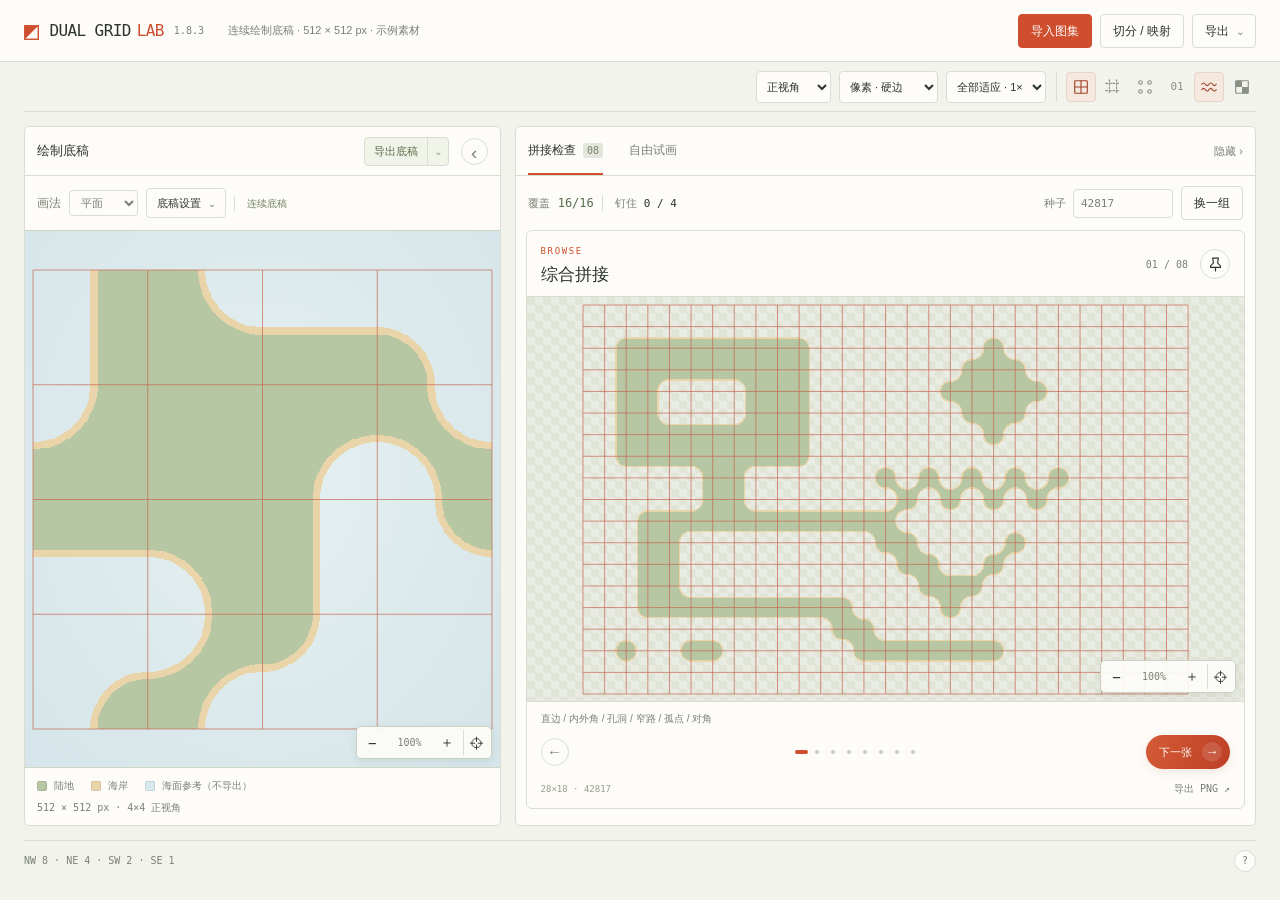
==== index.html @ 9409408e "feat(dual-grid): 发布独立美术拼接工具与 Pages 配置 发布 16-tile 静态工具、离线页面及五份绘制底稿示例，添加 MIT 许可与面向使用者的简洁说明。 保留 README " ====
<!doctype html>
<html lang="zh-CN">
<head>
  <meta charset="utf-8">
  <meta name="viewport" content="width=device-width, initial-scale=1">
  <meta name="color-scheme" content="light">
  <title>Dual Grid Lab · 16 Tile 工具</title>
  <link rel="stylesheet" href="styles.css">
</head>
<body>
  <header class="masthead">
    <div class="brand"><span class="brand-mark" aria-hidden="true">◩</span>DUAL GRID <b>LAB</b><span class="version">1.8.3</span></div>
    <span id="file-info" class="file-info">连续绘制底稿 · 512 × 512 px</span>
    <div class="header-actions">
      <button id="import-open" class="button primary">导入图集</button>
      <button id="source-open" class="button" aria-haspopup="dialog" aria-controls="source-panel">切分 / 映射</button>
      <details class="popover export-menu">
        <summary>导出 <span aria-hidden="true">⌄</span></summary>
        <div class="menu">
          <span class="menu-label">导入素材</span>
          <button id="atlas-export">AnyRuleD 图集 PNG <small>原生尺寸 · 4×4 · 状态 0–15</small></button>
          <button id="mapping-export">映射 JSON <small>辅助说明，非 Unity 资产</small></button>
        </div>
      </details>
    </div>
  </header>
  <main>
    <div class="toolbar">
      <div class="view-controls">
        <select id="view" aria-label="预览视角"><option value="ortho">正视角</option><option value="iso">等距 2:1</option></select>
        <select id="filter" aria-label="纹理过滤" title="生成底稿：硬像素／平滑；导入作品：只改变显示取样，不修改原像素"><option value="nearest" selected>像素 · 硬边</option><option value="bilinear">双线性 · 平滑</option></select>
        <select id="zoom" aria-label="全部画布缩放"><option value="local" disabled>独立视图</option><option value="0" selected>全部适应 · 1×</option><option value="2">全部 2×</option><option value="3">全部 3×</option><option value="4">全部 4×</option><option value="native">原像素 1:1</option></select>
        <div class="quick-display" role="group" aria-label="辅助显示快捷开关">
          <label class="display-toggle" title="切分线 · G"><input id="grid" type="checkbox" checked aria-label="切分线" aria-keyshortcuts="G"><span><svg viewBox="0 0 20 20" aria-hidden="true"><rect x="3" y="3" width="14" height="14" rx="1"/><path d="M10 3v14M3 10h14"/></svg></span></label>
          <label class="display-toggle" title="逻辑线 · L"><input id="dual" type="checkbox" aria-label="逻辑线" aria-keyshortcuts="L"><span><svg viewBox="0 0 20 20" aria-hidden="true"><path stroke-dasharray="2 2" d="M6 2v16M14 2v16M2 6h16M2 14h16"/></svg></span></label>
          <label class="display-toggle" title="角点 · P"><input id="logic" type="checkbox" aria-label="角点" aria-keyshortcuts="P"><span><svg viewBox="0 0 20 20" aria-hidden="true"><circle cx="5" cy="5" r="2"/><circle cx="15" cy="5" r="2"/><circle cx="5" cy="15" r="2"/><circle cx="15" cy="15" r="2"/></svg></span></label>
          <label class="display-toggle" title="状态编号 · N"><input id="labels" type="checkbox" aria-label="状态编号" aria-keyshortcuts="N"><span class="number-icon" aria-hidden="true">01</span></label>
          <label class="display-toggle" title="底稿海面参考 · W"><input id="sea-preview" type="checkbox" checked aria-label="底稿海面参考" aria-keyshortcuts="W"><span><svg viewBox="0 0 20 20" aria-hidden="true"><path d="M2 7q2-3 4 0t4 0t4 0t4 0M2 13q2-3 4 0t4 0t4 0t4 0"/></svg></span></label>
          <button id="background" class="display-background" title="画布背景：浅色棋盘 · B" aria-label="画布背景：浅色棋盘，点击切换" aria-keyshortcuts="B"><svg viewBox="0 0 20 20" aria-hidden="true"><rect x="3" y="3" width="14" height="14" rx="1"/><path fill="currentColor" stroke="none" d="M3 3h7v7H3zM10 10h7v7h-7z"/></svg></button>
        </div>
      </div>
    </div>
    <div id="workbench" class="workbench" data-guide="expanded" data-side="gallery">
    <section id="template-panel" class="guide-pane" role="region" aria-labelledby="template-title">
      <button id="guide-restore" class="pane-rail" aria-label="展开左侧底稿" aria-expanded="false" aria-controls="guide-content" hidden>底稿 ›</button>
      <div id="guide-content" class="guide-content">
      <header class="workbench-heading">
        <h2 id="template-title">绘制底稿</h2>
        <div class="guide-actions">
          <button id="compare-guide" class="compare-guide" aria-pressed="false" hidden title="仅切换左侧预览，保留作品与右侧拼接">对照底稿</button>
          <div class="split-export">
            <button id="example-export" title="生成示例 PNG：底色＋当前辅助线，海域透明">导出底稿</button>
            <details class="popover export-menu guide-export-menu">
              <summary aria-label="选择底稿导出格式" title="更多底稿格式">⌄</summary>
              <div class="menu">
                <button id="guide-export">分层 SVG <small>推荐绘制 · 底色／立面／辅助线分层</small></button>
                <button id="template-export">纯底色 PNG <small>不含辅助线，海域透明</small></button>
                <button id="overlay-export">辅助线 PNG <small>透明参考层，与纯底色同尺寸</small></button>
              </div>
            </details>
          </div>
          <button id="guide-toggle" class="icon-button" aria-label="收起左侧底稿" aria-expanded="true" aria-controls="guide-content" title="收起到底稿窄栏">‹</button>
        </div>
      </header>
      <div class="context-bar">
        <label class="inline-field">画法<select id="guide-style" title="仅改变生成底稿；伪透视使用正视角，不重绘导入作品"><option value="flat">平面</option><option value="pseudo">伪透视</option></select></label>
        <details class="popover template-settings">
          <summary>底稿设置 <span aria-hidden="true">⌄</span></summary>
          <div class="menu">
            <label class="field">单格尺寸<select id="guide-size"><option id="import-size" value="custom" hidden>按作品尺寸</option><option value="4">4 px</option><option value="8">8 px</option><option value="16">16 px</option><option value="32">32 px</option><option value="64">64 px</option><option value="128" selected>128 px</option><option value="256">256 px</option></select></label>
            <label class="field color-field">陆地色<input type="color" id="guide-color" value="#b7c6a3" aria-label="底稿填色"></label>
            <label class="field">对角连接<select id="saddle"><option value="connected" selected>陆地优先连接</option><option value="separate">海水优先连接</option></select></label>
            <label id="relief-setting" class="field" hidden>前沿厚度 <output id="relief-value" for="relief-depth">18%</output><input id="relief-depth" type="range" min="6" max="28" value="18" step="1" aria-label="伪透视前沿厚度（占单格百分比）"></label>
          </div>
        </details>
        <span id="template-topology" class="context-tag">连续底稿</span>
      </div>
      <div class="template-board preview-surface"><canvas id="template-canvas" aria-label="连续16态美术绘制模板"></canvas></div>
      <div id="template-warning" class="template-warning" role="status" hidden></div>
      <div class="canvas-caption"><span id="template-legend"><i class="land-key"></i>陆地 <i class="coast-key"></i><span id="edge-caption">海岸</span> <i class="wall-key" hidden></i><span id="wall-caption" hidden>前沿立面</span> <i class="sea-key"></i>海面参考（不导出）</span><span id="template-dimensions" class="dimensions">512 × 512 px · 4×4</span></div>
      </div>
    </section>
    <section id="side-panel" class="side-pane" aria-label="检查与试画">
      <button id="side-restore" class="pane-rail" aria-label="展开右侧工作区" aria-expanded="false" aria-controls="side-content" hidden>‹ 拼接检查</button>
      <div id="side-content" class="side-content">
      <header class="workbench-heading">
        <div class="tabs" role="tablist" aria-label="右侧工作模式">
          <button id="gallery-tab" role="tab" aria-selected="true" aria-controls="gallery-panel" class="active">拼接检查 <span>08</span></button>
          <button id="paint-tab" role="tab" aria-selected="false" aria-controls="paint-panel" tabindex="-1">自由试画</button>
        </div>
        <button id="side-toggle" class="text-button" aria-label="隐藏右侧工作区" aria-expanded="true" aria-controls="side-content">隐藏 ›</button>
      </header>
    <section id="gallery-panel" role="tabpanel" aria-labelledby="gallery-tab">
      <div class="context-bar">
        <span class="coverage">覆盖 <b id="coverage-count">16/16</b></span>
        <span class="pin-count">钉住 <b id="pin-count">0 / 4</b></span>
        <div class="batch-actions"><label class="seed-label">种子 <input id="seed" type="number" min="0" max="4294967295" value="42817" aria-label="地形种子"></label><button id="regenerate" class="button" title="仅更新浏览栏，钉住栏保持原来的组">换一组</button></div>
      </div>
      <div id="gallery" class="gallery" aria-label="拼接检查分栏"></div>
    </section>
    <section id="paint-panel" role="tabpanel" aria-labelledby="paint-tab" hidden>
      <div class="context-bar paint-heading">
        <span class="paint-hint">滚轮缩放 · 空格拖动 · Shift / 右键擦除</span>
        <div class="paint-actions"><button id="paint-pan" class="button" aria-pressed="false">移动</button><button id="paint-mode" class="button" aria-pressed="false">模式：绘制</button><button id="undo" class="button">撤销</button><button id="clear" class="button">清空</button><button id="paint-export" class="button">导出 PNG</button></div>
      </div>
      <div class="paint-wrap preview-surface"><canvas id="paint-canvas" aria-label="自由试画地形画布" tabindex="0"></canvas></div>
    </section>
      </div>
    </section>
    </div>
    <footer class="statusbar">
      <span id="inspection">NW 8 · NE 4 · SW 2 · SE 1</span>
      <button id="unselect" class="text-button" hidden>取消追踪 ×</button>
      <details class="popover help">
        <summary aria-label="操作说明">?</summary>
        <div class="menu">
          <strong>操作说明</strong>
          <p>导入 PNG / WebP / JPEG，最大 16 MiB。尺寸自动识别；输入类型、边距及状态顺序在「切分 / 映射」中设置。</p>
          <p>画布100%／1×是各自适应当前窗口的基准，不是原像素大小；切分辨率后保持相对倍率和位置，不会把4／8px缩成小图。倍率按钮回到1×，回正同时居中。顶部「原像素1:1」才是一个源像素对应一个CSS像素，按钮显示1:1；导出始终保持原生尺寸。</p>
          <p>像素模式在原生网格生成硬边底稿，固定颜色、alpha仅0或255，支持4／8／16～256px。导出辅助层按像素绘制，页面网格保持1px细线；4／8px省略放不下的编号，细边与厚度按整像素量化。双线性保留平滑路径。导入作品不做去透明或改色；精查真实像素可选「原像素1:1」。</p>
          <p>顶栏图标一键切换切分线／逻辑线／角点／编号／海面，悬停查看名称；快捷键依次为 G／L／P／N／W，B 切换背景。输入框和弹窗内不触发。</p>
          <p>左侧「导出底稿」生成示例PNG（含当前辅助线），旁边箭头提供纯底色PNG、辅助线PNG和推荐作画的分层SVG。蓝色海面不导出；在新图层作画，导回前隐藏参考／辅助线层。</p>
          <p>左侧「画法」选择平面或伪透视：上沿薄边、下沿厚立面，厚度在底稿设置中调节。伪透视自动使用正视角；切等距会恢复平面。只影响生成底稿；导入作品不会被重绘。立面收在格内，不模拟真实高度或悬挑。</p>
          <p>未导入时左侧显示底稿；导入成功后自动显示作品，标题旁「对照底稿／返回作品」只切换左侧，不替换作品或右侧拼接。对照与底稿导出跟随作品原生单格尺寸；切分无效时明确暂停作品预览，可点击对照继续看底稿。</p>
          <p>等距仅支持 2:1 地面，不支持高度或越界悬挑。输入类型与预览视角独立。</p>
          <p>点击图块追踪状态；试画支持 Ctrl / Cmd + Z，最多撤销 40 步。页面关闭不保留数据。所有图像只在本地处理。</p>
          <p>检查栏点击「下一张」翻页，圆点可直接跳转。钉住会新增一栏并保留当前组，浏览栏自动下一张；最多4个钉住栏，每栏仍可独立翻页。换一组不影响钉住栏；素材与显示设置同步更新，窄屏可横向滚动分栏。</p>
          <p>左侧底稿常驻，可收为窄栏。右侧拼接检查与自由试画互斥，可整体隐藏；点击窄栏恢复。收起不清空钉住、种子或笔画，至少保留一侧展开。窄屏两侧展开时上下排列。</p>
          <p>各画布视图独立；顶部缩放用于统一重置全部画布。试画默认左键绘制，点「移动」后左键平移，也可按住空格或使用中键临时平移。拖动不触发选格，翻检查图会自动回正。</p>
        </div>
      </details>
    </footer>
    <p id="notice" class="notice" role="status" aria-live="polite"></p>
  </main>
  <dialog id="source-panel" aria-labelledby="source-title">
    <div class="dialog-head"><h2 id="source-title">图集设置</h2><button id="source-close" class="text-button" aria-label="关闭图集设置">关闭 ×</button></div>
    <div class="source-body">
      <label id="drop-zone" class="drop-zone" tabindex="0" role="button" aria-label="选择或拖入16 tile图集">
        <strong>选择或拖入图集</strong><span>PNG / WebP / JPEG · ≤16 MiB</span>
        <input id="file" type="file" accept="image/png,image/webp,image/jpeg" hidden>
      </label>
      <div class="source-actions"><span>图像不会上传；底稿对照在左侧标题栏。</span></div>
      <label class="field">输入类型<select id="source-geometry"><option value="square">正视角 · 方格图集</option><option value="iso-sheet">等距 · 整张菱形图（2:1）</option><option value="iso-cells">等距 · 菱形逐格矩形排版（2:1）</option></select></label>
      <label class="field">图集形状<select id="shape"><option value="auto">自动识别 · 16 格</option><option value="4x4">4 × 4</option><option value="8x2">8 × 2</option><option value="2x8">2 × 8</option><option value="16x1">16 × 1</option><option value="1x16">1 × 16</option></select></label>
      <div class="field-pair">
        <label class="field">外边距 X / Y<div class="number-pair"><input id="margin-x" aria-label="水平外边距" type="number" min="0" max="512" value="0"><input id="margin-y" aria-label="垂直外边距" type="number" min="0" max="512" value="0"></div></label>
        <label class="field">格间距 X / Y<div class="number-pair"><input id="gap-x" aria-label="水平格间距" type="number" min="0" max="128" value="0"><input id="gap-y" aria-label="垂直格间距" type="number" min="0" max="128" value="0"></div></label>
      </div>
      <div id="slice-info" class="slice-info" role="status">自动识别中</div>
      <label class="field">状态排版<select id="layout"><option value="continuous">连续绘制 · 16 态共边</option><option value="artist">旧版 · 3×3 主体＋特殊角</option><option value="anyrule">AnyRuleD · 状态 00 → 15</option><option value="legacy">旧 H5 · NW1 / NE2 / SW4 / SE8</option><option value="custom">自定义对应</option></select></label>
      <details class="slice-details"><summary>切片检查 <b id="tile-size">128 × 128 px</b></summary>
        <div class="atlas-topline"><span>槽位 → 状态</span><button id="corners" class="text-button" aria-pressed="false">显示四角</button></div>
        <div id="atlas" class="atlas-grid" aria-label="16张切片及其状态"></div>
      </details>
      <p id="mapping-info" class="hint">点选切片追踪状态。</p>
    </div>
  </dialog>
  <script src="core.js"></script>
  <script src="cases.js"></script>
  <script src="geometry.js"></script>
  <script src="relief.js"></script>
  <script src="pixel-art.js"></script>
  <script src="pixel-guide.js"></script>
  <script src="render.js"></script>
  <script src="sampling.js"></script>
  <script src="viewport.js"></script>
  <script src="artwork.js"></script>
  <script src="exports.js"></script>
  <script src="imports.js"></script>
  <script src="paint.js"></script>
  <script src="template.js"></script>
  <script src="ui.js"></script>
  <script src="preview.js"></script>
  <script src="workspace.js"></script>
  <script src="app.js"></script>
</body>
</html>
---- styles.css ----
@charset "UTF-8";
:root {
  --paper: #f3f3ee;
  --panel: #fdfcf9;
  --ink: #2c332d;
  --muted: #7a8176;
  --line: #daddd2;
  --accent: #ce4e2e;
  --soft: #f8e9e2;
  --mono: "Cascadia Code", "Consolas", monospace;
  --sans: "Bahnschrift", "Microsoft YaHei UI", "PingFang SC", sans-serif;
}
* { box-sizing: border-box; }
[hidden] { display: none !important; }
body { margin: 0; background: var(--paper); color: var(--ink); font: 12px/1.5 var(--sans); }
button, input, select { font: inherit; color: inherit; }
button, summary { cursor: pointer; -webkit-tap-highlight-color: transparent; }
button:disabled { opacity: .4; cursor: not-allowed; }
button:focus-visible, input:focus-visible, select:focus-visible, summary:focus-visible, [tabindex]:focus-visible { outline: 2px solid var(--accent); outline-offset: 3px; }
button { background: transparent; border: 0; }
select, input { background: var(--panel); border: 1px solid var(--line); border-radius: 4px; padding: 7px 8px; min-width: 0; }
input[type=number] { font: 11px var(--mono); }
input[type=checkbox] { accent-color: var(--accent); width: 14px; height: 14px; margin: 0; }
canvas { display: block; image-rendering: auto; }
canvas.pixelated { image-rendering: pixelated; }
.sr-only { position: absolute; width: 1px; height: 1px; padding: 0; margin: -1px; overflow: hidden; clip-path: inset(50%); white-space: nowrap; border: 0; }
.masthead { min-height: 62px; padding: 12px 24px; display: flex; align-items: center; gap: 24px; background: var(--panel); border-bottom: 1px solid var(--line); }
.brand { display: flex; align-items: center; gap: 6px; white-space: nowrap; font: 16px var(--mono); letter-spacing: -.6px; }
.brand b { color: var(--accent); font-weight: 500; }
.brand-mark { color: var(--accent); font-size: 25px; margin-right: 5px; }
.version { color: var(--muted); font-size: 10px; letter-spacing: 0; padding-left: 4px; }
.file-info { flex: 1; min-width: 0; white-space: nowrap; overflow: hidden; text-overflow: ellipsis; color: var(--muted); font-size: 11px; }
.header-actions, .view-controls, .batch-actions, .paint-actions { display: flex; align-items: center; gap: 8px; }
.button, .popover > summary { display: inline-flex; align-items: center; justify-content: center; gap: 8px; border: 1px solid var(--line); border-radius: 4px; background: var(--panel); padding: 7px 12px; white-space: nowrap; min-height: 33px; }
.button:hover, .popover > summary:hover { border-color: #a4ac99; }
.button.primary { color: white; background: var(--accent); border-color: var(--accent); }
.text-button { color: var(--muted); padding: 4px 0; font-size: 11px; }
.text-button:hover { color: var(--accent); }
.button.error { color: #b03b28; border-color: #b03b28; }
main { padding: 0 24px; max-width: 2000px; margin: auto; }
.toolbar { display: flex; align-items: center; justify-content: flex-end; gap: 16px; min-height: 50px; border-bottom: 1px solid var(--line); }
.workbench { --work-height: max(480px, calc(100dvh - 200px)); display: grid; grid-template-columns: minmax(280px, .9fr) minmax(340px, 1.4fr); gap: 14px; height: var(--work-height); margin: 14px 0; }
.workbench[data-guide=collapsed] { grid-template-columns: 44px minmax(0, 1fr); }
.workbench[data-side=none] { grid-template-columns: minmax(0, 1fr) 44px; }
.guide-pane, .side-pane { min-width: 0; min-height: 0; border: 1px solid var(--line); border-radius: 5px; background: var(--panel); }
.guide-content, .side-content { display: flex; flex-direction: column; min-width: 0; min-height: 0; height: 100%; }
.workbench-heading { display: flex; align-items: center; justify-content: space-between; gap: 12px; min-height: 49px; padding: 0 12px; border-bottom: 1px solid var(--line); flex-shrink: 0; }
.workbench-heading h2 { margin: 0; font-size: 13px; font-weight: 500; }
.workbench-heading > .text-button { white-space: nowrap; }
.workbench-heading .icon-button { width: 27px; height: 27px; font-size: 19px; padding: 0; color: var(--muted); }
.guide-actions { display: flex; align-items: center; gap: 12px; margin-left: auto; }
.compare-guide { padding: 4px 6px; border-radius: 3px; color: var(--muted); font-size: 11px; white-space: nowrap; }
.compare-guide:hover { background: #edf0e5; color: var(--ink); }
.compare-guide[aria-pressed=true] { color: #a0442b; background: var(--soft); }
.guide-pane .workbench-heading { flex-wrap: wrap; padding-block: 8px; gap: 8px; }
.split-export { display: flex; align-items: center; border: 1px solid var(--line); border-radius: 4px; background: #f1f4e9; white-space: nowrap; }
.split-export > button { padding: 5px 9px; color: #596d49; font-size: 11px; }
.split-export > button:hover { background: #e5eddb; }
.split-export .popover > summary { min-height: 27px; padding: 3px 7px; border: 0; border-left: 1px solid var(--line); border-radius: 0 3px 3px 0; background: transparent; color: #596d49; }
.guide-export-menu .menu { width: 248px; }
.pane-rail { display: flex; align-items: center; justify-content: flex-start; width: 100%; height: 100%; padding: 18px 10px; writing-mode: vertical-rl; text-orientation: mixed; letter-spacing: 2px; font-size: 11px; color: #748164; background: linear-gradient(180deg, #f2f5eb, #e9eee1); border-radius: 4px; }
.pane-rail:hover { color: var(--accent); background: var(--soft); }
.guide-content > .context-bar, #gallery-panel > .context-bar, #paint-panel > .paint-heading { flex-shrink: 0; padding: 10px 12px; flex-wrap: wrap; gap: 8px; }
#gallery-panel, #paint-panel { display: flex; flex-direction: column; flex: 1; min-width: 0; min-height: 0; }
.tabs { display: flex; gap: 26px; align-self: stretch; }
.tabs > button { border-bottom: 2px solid transparent; padding: 13px 0; white-space: nowrap; color: var(--muted); }
.tabs > button.active { border-color: var(--accent); color: var(--ink); }
.tabs button span { font: 10px var(--mono); background: #e3e6db; color: #7b8372; padding: 2px 4px; border-radius: 3px; margin-left: 4px; }
.view-controls { flex-wrap: wrap; }
.view-controls select { font-size: 11px; padding: 6px; height: 32px; }
.quick-display { display: flex; align-items: center; gap: 2px; padding-left: 9px; margin-left: 2px; border-left: 1px solid var(--line); }
.display-toggle { position: relative; display: inline-flex; cursor: pointer; }
.display-toggle input { position: absolute; width: 1px; height: 1px; opacity: 0; }
.display-toggle > span, .display-background { display: inline-grid; place-items: center; width: 30px; height: 30px; border: 1px solid transparent; border-radius: 4px; color: #8a9183; background: transparent; }
.quick-display svg { width: 18px; height: 18px; fill: none; stroke: currentColor; stroke-width: 1.25; stroke-linecap: round; stroke-linejoin: round; }
.display-toggle .number-icon { font: 11px var(--mono); }
.display-toggle:hover > span, .display-background:hover { background: #e9ede1; color: #5a674f; }
.display-toggle input:checked + span { color: #a0442b; background: #f5e8df; border-color: #e6d4c5; }
.display-toggle input:focus-visible + span { outline: 2px solid var(--accent); outline-offset: 2px; }
.context-bar { min-height: 54px; display: flex; align-items: center; gap: 12px; padding: 10px 0; }
.inline-field { display: flex; align-items: center; gap: 8px; color: var(--muted); }
.inline-field select { padding: 5px 7px; font-size: 11px; }
.context-bar .popover > summary { padding: 5px 10px; min-height: 30px; font-size: 11px; }
.context-tag { color: #748164; font-size: 10px; border-left: 1px solid var(--line); padding-left: 12px; }
.context-tag.separated { color: var(--accent); }
.dimensions { margin-left: auto; color: var(--muted); font: 10px var(--mono); }
.preview-surface { --checker1: #e9ece3; --checker2: #e0e5d8; background: repeating-conic-gradient(var(--checker1) 0% 25%, var(--checker2) 0% 50%) 0 0 / 16px 16px; overflow: auto; scrollbar-width: thin; scrollbar-color: #b9c2ac #e4e8dc; }
.preview-surface.dark { --checker1: #252d2c; --checker2: #2c3533; }
.preview-surface.plain { background: #e6dece; }
.template-board.sea-preview { background: radial-gradient(ellipse at 50% 45%, #e6f0f1, #d5e5e9); }
.template-board, .paint-wrap { border: 1px solid #cfd6c6; border-radius: 4px; flex: 1; min-height: 180px; display: flex; align-items: flex-start; }
.template-board { border-radius: 0; border-inline: 0; }
.preview-surface canvas { flex: none; margin: auto; cursor: crosshair; }
.paint-wrap canvas { touch-action: none; }
.viewport-host { position: relative; overflow: hidden; touch-action: none; user-select: none; cursor: crosshair; }
.viewport-host[data-pan=true] { cursor: grab; }
.viewport-host.is-panning { cursor: grabbing; }
.viewport-host > canvas { position: absolute; z-index: 1; margin: 0; left: 0; top: 0; max-width: none; max-height: none; cursor: inherit; }
.viewport-grid { position: absolute; z-index: 2; display: block; max-width: none; max-height: none; overflow: visible; pointer-events: none; }
.viewport-tools { position: absolute; right: 8px; bottom: 8px; z-index: 3; display: flex; align-items: center; gap: 1px; padding: 3px; border: 1px solid #cbd2c0; border-radius: 5px; background: #fdfcf9ed; box-shadow: 0 2px 8px #28331f15; cursor: default; }
.viewport-tools button { height: 25px; min-width: 25px; padding: 0 5px; border-radius: 3px; font: 14px var(--mono); }
.viewport-tools button:hover:not(:disabled) { background: #e9eee0; color: var(--accent); }
.viewport-tools .viewport-scale { min-width: 48px; font-size: 10px; color: var(--muted); }
.viewport-tools .viewport-home { border-left: 1px solid var(--line); border-radius: 0 3px 3px 0; margin-left: 2px; }
.canvas-caption { display: flex; flex-wrap: wrap; justify-content: space-between; gap: 8px; padding: 10px 12px; font-size: 10px; color: var(--muted); flex-shrink: 0; }
.canvas-caption > span { display: flex; gap: 7px; align-items: center; }
.canvas-caption > span:last-child { font: 10px var(--mono); width: 100%; margin: 0; }
.canvas-caption i { width: 10px; height: 10px; display: inline-block; border: 1px solid #00000018; border-radius: 2px; margin-left: 10px; }
.canvas-caption i:first-child { margin-left: 0; }
.land-key { background: #b7c6a3; }
.coast-key { background: #ead5ab; }
.wall-key { background: #a98a68; }
.sea-key { background: #d9e9ef; }
.statusbar { border-top: 1px solid var(--line); min-height: 40px; display: flex; align-items: center; gap: 12px; color: var(--muted); font: 10px/1.6 var(--mono); }
#inspection { flex: 1; min-width: 0; overflow-wrap: anywhere; }
.statusbar .popover > summary { padding: 0; min-height: 22px; width: 22px; border-radius: 50%; }
.notice { color: var(--accent); font-size: 11px; margin: 0; }
.notice:not(:empty) { padding: 7px 0 12px; }
.popover { position: relative; flex-shrink: 0; }
.popover > summary { list-style: none; user-select: none; }
.popover > summary::-webkit-details-marker { display: none; }
.popover[open] > summary { border-color: #a4ac99; background: #eef0e8; }
.menu { position: absolute; right: 0; top: calc(100% + 8px); width: 240px; z-index: 20; padding: 10px; background: var(--panel); border: 1px solid var(--line); border-radius: 6px; box-shadow: 0 12px 32px #28331f20; font: 12px/1.6 var(--sans); color: var(--ink); }
.menu > button { width: 100%; display: block; text-align: left; padding: 9px 10px; border-radius: 3px; }
.menu > button:hover { background: #edf0e5; }
.menu small { display: block; color: var(--muted); font-size: 10px; margin-top: 2px; }
.menu-label { display: block; font-size: 10px; color: var(--muted); padding: 8px 10px 3px; }
.menu-label:not(:first-child) { border-top: 1px solid var(--line); margin-top: 4px; }
.check-menu { width: 165px; }
.toggle { display: flex; align-items: center; gap: 9px; padding: 8px; white-space: nowrap; }
.template-settings .menu { right: auto; left: 0; }
.menu .field:last-child { margin-bottom: 0; }
.help .menu { top: auto; bottom: calc(100% + 10px); width: min(340px, calc(100vw - 48px)); padding: 16px; }
.help p { margin-bottom: 0; color: var(--muted); font-size: 11px; }
.coverage { color: var(--muted); font-size: 11px; }
.coverage b { color: #596c4e; font: 12px var(--mono); margin-left: 5px; }
.pin-count { color: var(--muted); font-size: 11px; padding-left: 12px; border-left: 1px solid var(--line); }
.pin-count b { font: 11px var(--mono); margin-left: 4px; color: var(--ink); }
.batch-actions, .paint-actions { margin-left: auto; flex-wrap: wrap; }
.seed-label { display: flex; align-items: center; gap: 7px; color: var(--muted); font-size: 11px; }
.seed-label input { width: 100px; padding: 7px; }
.gallery { display: grid; grid-auto-flow: column; grid-auto-columns: minmax(300px, 1fr); gap: 12px; flex: 1; min-height: 0; overflow: auto; margin: 0 10px 10px; padding-bottom: 6px; scroll-snap-type: x proximity; scrollbar-width: thin; scrollbar-color: #b9c2ac var(--paper); overscroll-behavior-x: contain; }
.gallery[data-panes="1"] { grid-auto-columns: minmax(0, 1fr); }
.check-pane { display: flex; flex-direction: column; min-width: 0; min-height: 0; border: 1px solid var(--line); border-radius: 6px; background: var(--panel); overflow: hidden; scroll-snap-align: start; animation: pane-arrive .22s ease-out; }
.check-pane.pinned { border-top: 2px solid #94a67f; }
.pane-head { display: flex; align-items: center; gap: 12px; padding: 10px 14px 8px; }
.pane-head h2 { font-size: 17px; font-weight: 500; margin: 3px 0 0; }
.pane-kind { color: var(--accent); letter-spacing: 1.6px; font: 9px var(--mono); }
.pinned .pane-kind { color: #768967; }
.case-index { font: 10px var(--mono); color: var(--muted); margin-left: auto; white-space: nowrap; }
.icon-button { width: 30px; height: 30px; display: inline-grid; place-items: center; padding: 6px; flex-shrink: 0; border: 1px solid var(--line); border-radius: 50%; background: var(--panel); }
.icon-button svg { width: 17px; height: 17px; }
.icon-button:hover { border-color: #9fa68f; background: #f0f2e8; }
.pin-case[aria-pressed=true] { color: #617c4b; background: #edf2e4; border-color: #b4c2a6; }
.check-surface { flex: 1; min-height: 140px; display: flex; align-items: flex-start; border-block: 1px solid #d8ded0; }
.pane-head, .case-targets, .case-navigation, .pane-footer { flex-shrink: 0; }
.check-pane.invalid .check-surface::after { content: "切分无效 · 请修正图集设置"; position: absolute; inset: 0; display: grid; place-items: center; pointer-events: none; color: #a74932; font-size: 11px; }
.case-targets { padding: 9px 14px 0; color: var(--muted); font-size: 10px; white-space: nowrap; overflow: hidden; text-overflow: ellipsis; }
.case-navigation { padding: 9px 14px; display: grid; grid-template-columns: 28px minmax(0, 1fr) 84px; align-items: center; gap: 8px; }
.previous-case { width: 28px; height: 28px; padding: 0; font-size: 15px; color: var(--muted); }
.case-pagination { display: flex; justify-content: center; align-items: center; min-width: 0; }
.page-dot { width: 16px; height: 28px; padding: 0; display: inline-grid; place-items: center; }
.page-dot span { display: block; width: 4px; height: 4px; background: #c5cabc; border-radius: 4px; transition: width .18s ease, background .18s ease; }
.page-dot.active span { width: 13px; background: var(--accent); }
.page-dot:hover span { background: #8a9580; }
.next-case { display: flex; align-items: center; justify-content: space-between; gap: 8px; padding: 7px 8px 7px 13px; min-height: 34px; border-radius: 20px; font-size: 11px; color: #fffdf8; background: linear-gradient(110deg, #d45b36, #bc4027); box-shadow: 0 3px 8px #c04e2922; }
.next-case b { display: grid; place-items: center; font-size: 13px; font-weight: 400; width: 20px; height: 20px; background: #ffffff20; border-radius: 50%; transition: transform .18s; }
.next-case:hover b { transform: translateX(2px); }
.next-case:active { transform: translateY(1px); }
.pane-footer { display: flex; align-items: center; justify-content: space-between; gap: 8px; padding: 0 14px 8px; color: #979d8e; font: 9px var(--mono); }
.pane-footer .text-button { font-size: 10px; }
@keyframes pane-arrive { from { opacity: .4; transform: translateY(5px); } to { opacity: 1; transform: translateY(0); } }
@media (prefers-reduced-motion: reduce) { .check-pane { animation: none; } .page-dot span, .next-case b { transition: none; } }
.paint-hint { color: var(--muted); font-size: 11px; }
.paint-actions .button[aria-pressed=true] { background: var(--soft); border-color: var(--accent); }
.paint-wrap { margin: 0 12px 12px; }
.template-warning { color: #ad3826; padding: 8px; background: #fbeae4; }
dialog { color: var(--ink); background: var(--panel); border: 1px solid var(--line); border-radius: 7px; padding: 0; width: min(460px, calc(100vw - 24px)); max-height: calc(100dvh - 40px); box-shadow: 0 24px 80px #1b291e30; }
dialog::backdrop { background: #28342b45; backdrop-filter: blur(2px); }
.dialog-head { position: sticky; top: 0; z-index: 1; display: flex; align-items: center; justify-content: space-between; padding: 17px 22px; background: var(--panel); border-bottom: 1px solid var(--line); }
.dialog-head h2 { font-size: 15px; font-weight: 500; margin: 0; }
.source-body { padding: 20px 22px; }
.drop-zone { display: flex; flex-direction: column; align-items: center; gap: 6px; padding: 23px 8px; border: 1px dashed #acb69f; border-radius: 4px; cursor: pointer; background: linear-gradient(120deg, #f4f6ef, #edefe6); }
.drop-zone strong { font-weight: 500; }
.drop-zone span { color: var(--muted); font-size: 10px; }
.drop-zone:hover, .drop-zone.over { background: var(--soft); border-color: var(--accent); }
.source-actions { display: flex; align-items: center; justify-content: space-between; margin: 8px 0 17px; color: var(--muted); font-size: 10px; }
.field { display: block; color: #68705f; font-size: 11px; margin-bottom: 14px; }
.field select { display: block; width: 100%; margin-top: 5px; }
.field select:disabled { color: var(--muted); background: #f0f2e9; }
.field input[type=range] { width: 100%; margin: 9px 0 0; padding: 0; height: 14px; accent-color: #8a9d72; }
.field output { float: right; font: 11px var(--mono); color: var(--ink); }
.field-pair, .number-pair { display: grid; grid-template-columns: 1fr 1fr; gap: 7px; }
.field-pair { gap: 12px; }
.number-pair { margin-top: 5px; }
.number-pair input { width: 100%; }
.color-field { display: flex; align-items: center; justify-content: space-between; }
input[type=color] { padding: 2px; width: 50px; height: 30px; }
.slice-info { background: #edf1e7; color: #617b51; padding: 7px 9px; font: 10px/1.6 var(--mono); border-radius: 3px; margin-bottom: 14px; }
.slice-info.error { color: #ac3525; background: #fbe7df; }
.slice-details { border-top: 1px solid var(--line); padding-top: 12px; }
.slice-details summary { font-size: 11px; color: var(--muted); }
.slice-details summary b { font: 10px var(--mono); float: right; }
.atlas-topline { display: flex; align-items: center; justify-content: space-between; color: var(--muted); margin: 12px 0 8px; font-size: 10px; }
.atlas-grid { display: grid; grid-template-columns: repeat(4, minmax(0, 1fr)); gap: 6px; }
.tile-slot { min-width: 0; }
.tile-button { position: relative; width: 100%; padding: 8px 3px 4px; background: #eef0e6; border: 1px solid var(--line); border-radius: 3px; display: grid; justify-items: center; gap: 4px; }
.tile-button:hover, .tile-button.active { background: var(--soft); border-color: var(--accent); }
.tile-button canvas { width: 46px; height: auto; max-height: 46px; object-fit: contain; }
.tile-button span { font: 9px var(--mono); color: var(--muted); }
.tile-slot select { width: 100%; font: 9px var(--mono); padding: 4px 1px; margin-top: 4px; }
.corner-dots { position: absolute; inset: 8px 12px 23px; pointer-events: none; }
.corner-dots i { position: absolute; width: 6px; height: 6px; border-radius: 50%; border: 1px solid #3c4335; background: #faf9e9; }
.corner-dots i.on { background: var(--accent); }
.corner-dots i:nth-child(1) { top: 0; left: 0; }
.corner-dots i:nth-child(2) { top: 0; right: 0; }
.corner-dots i:nth-child(3) { bottom: 0; left: 0; }
.corner-dots i:nth-child(4) { bottom: 0; right: 0; }
.hint { color: var(--muted); font-size: 11px; margin-bottom: 0; }
@media (max-width: 1150px) { .masthead { gap: 16px; } .toolbar { gap: 10px; } .tabs { gap: 18px; } }
@media (max-width: 850px) {
  .file-info { display: none; }
  .masthead { justify-content: space-between; }
  .toolbar { padding: 9px 0; gap: 0; }
  .tabs { min-height: 48px; }
  .tabs > button { padding: 13px 0; }
  .view-controls { width: 100%; }
  .view-controls select { flex: 1 1 auto; min-width: 0; }
  .quick-display { margin-left: auto; }
}
@media (max-width: 700px) {
  .workbench { grid-template-columns: minmax(0, 1fr); height: auto; gap: 12px; }
  .workbench[data-guide=collapsed] { grid-template-columns: 42px minmax(0, 1fr); }
  .workbench[data-side=none] { grid-template-columns: minmax(0, 1fr) 42px; }
  .guide-content { height: clamp(360px, calc(100dvh - 220px), 580px); }
  .side-content { height: max(480px, calc(100dvh - 240px)); }
  .pane-rail { min-height: 90px; }
}
@media (max-width: 540px) {
  main { padding: 0 12px; }
  .masthead { padding: 10px 12px; flex-wrap: wrap; gap: 10px; }
  .brand { font-size: 14px; }
  .brand-mark { font-size: 22px; }
  .version { font-size: 9px; }
  .header-actions { width: 100%; gap: 7px; }
  .header-actions > .button { flex: 1; padding: 7px 9px; }
  .quick-display { width: 100%; justify-content: flex-end; border: 0; padding-left: 0; margin-left: 0; }
  .context-bar { gap: 8px; flex-wrap: wrap; }
  .context-tag { display: none; }
  .dimensions { width: 100%; margin-left: 0; }
  .canvas-caption { font-size: 9px; gap: 4px; }
  .gallery { grid-auto-columns: minmax(288px, 1fr); gap: 12px; }
  .batch-actions, .paint-actions { margin-left: 0; gap: 6px; }
  .paint-hint { width: 100%; }
  .seed-label input { width: 92px; }
  .menu { width: min(240px, calc(100vw - 24px)); }
  .export-menu .menu { right: 0; }
  .template-settings .menu { left: auto; right: -35px; }
  .statusbar { align-items: flex-start; padding: 8px 0; }
  .help { margin-left: auto; }
}
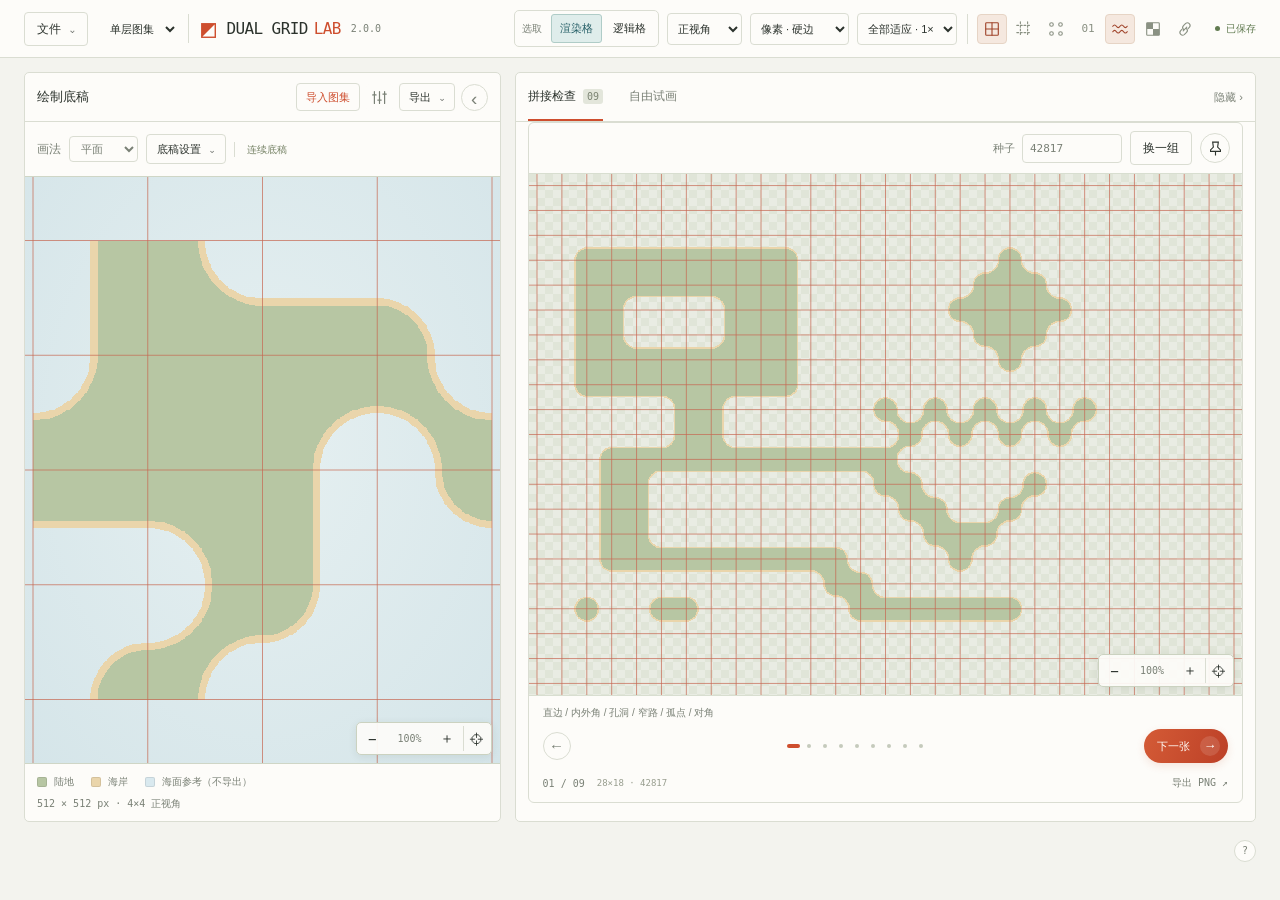
==== commit 02e1af16: "feat: publish layered workspace and linked canvas selection Add independent layer editing, persisten" ====
--- a/index.html
+++ b/index.html
@@ -9,24 +9,37 @@
 </head>
 <body>
   <header class="masthead">
-    <div class="brand"><span class="brand-mark" aria-hidden="true">◩</span>DUAL GRID <b>LAB</b><span class="version">1.8.3</span></div>
-    <span id="file-info" class="file-info">连续绘制底稿 · 512 × 512 px</span>
+    <div class="header-start">
+      <details id="session-menu" class="popover session-menu export-menu">
+        <summary>文件 <span aria-hidden="true">⌄</span></summary>
+        <div class="menu">
+          <div id="floor-controls" hidden>
+            <button id="floor-package" type="button">导出全部图层<small>绘制包 ZIP · 所有图集、变体与图层清单</small></button>
+          </div>
+          <span class="menu-label">页面备份</span>
+          <button id="session-export" type="button">导出备份<small>素材、图层、笔画与浏览位置</small></button>
+          <button id="session-import" type="button">载入备份<small>载入前自动下载当前状态备份</small></button>
+          <button id="session-save" type="button">立即保存<small>页面会自动保存，也可在这里手动重试</small></button>
+          <p id="session-detail">正在检查上次的工作状态…</p>
+        </div>
+      </details>
+      <input id="session-file" type="file" accept=".json,application/json" hidden>
+      <select id="workflow" class="workflow-select" aria-label="绘制流程"><option value="single">单层图集</option><option value="floor">分层模板</option></select>
+      <div class="brand"><span class="brand-mark" aria-hidden="true">◩</span>DUAL GRID <b>LAB</b><span class="version">2.0.0</span></div>
+    </div>
     <div class="header-actions">
-      <button id="import-open" class="button primary">导入图集</button>
-      <button id="source-open" class="button" aria-haspopup="dialog" aria-controls="source-panel">切分 / 映射</button>
-      <details class="popover export-menu">
-        <summary>导出 <span aria-hidden="true">⌄</span></summary>
-        <div class="menu">
-          <span class="menu-label">导入素材</span>
-          <button id="atlas-export">AnyRuleD 图集 PNG <small>原生尺寸 · 4×4 · 状态 0–15</small></button>
-          <button id="mapping-export">映射 JSON <small>辅助说明，非 Unity 资产</small></button>
-        </div>
-      </details>
-    </div>
-  </header>
-  <main>
-    <div class="toolbar">
+      <div id="variant-controls" class="variant-controls" role="group" aria-label="地形变体" hidden>
+        <select id="variant-source" aria-label="左侧当前变体" title="左侧查看此变体；固定模式的右侧也使用此变体"></select>
+        <select id="variant-mode" aria-label="变体显示方式"><option value="mixed">稳定混用</option><option value="fixed">固定当前</option></select>
+        <button id="variant-seed" class="text-button" aria-label="更换变体纹理种子">换纹理 ↻</button>
+        <button id="variant-remove" class="text-button" aria-label="移除当前变体" title="仅从当前浏览器移除">×</button>
+      </div>
       <div class="view-controls">
+        <div class="pick-tools" role="group" aria-label="画布选取对象">
+          <span>选取</span>
+          <button id="pick-render" aria-pressed="true" title="单击锁定一个渲染格；拖动仍平移">渲染格</button>
+          <button id="pick-logic" aria-pressed="false" title="单击锁定逻辑格，并查看周围4个渲染格">逻辑格</button>
+        </div>
         <select id="view" aria-label="预览视角"><option value="ortho">正视角</option><option value="iso">等距 2:1</option></select>
         <select id="filter" aria-label="纹理过滤" title="生成底稿：硬像素／平滑；导入作品：只改变显示取样，不修改原像素"><option value="nearest" selected>像素 · 硬边</option><option value="bilinear">双线性 · 平滑</option></select>
         <select id="zoom" aria-label="全部画布缩放"><option value="local" disabled>独立视图</option><option value="0" selected>全部适应 · 1×</option><option value="2">全部 2×</option><option value="3">全部 3×</option><option value="4">全部 4×</option><option value="native">原像素 1:1</option></select>
@@ -37,9 +50,49 @@
           <label class="display-toggle" title="状态编号 · N"><input id="labels" type="checkbox" aria-label="状态编号" aria-keyshortcuts="N"><span class="number-icon" aria-hidden="true">01</span></label>
           <label class="display-toggle" title="底稿海面参考 · W"><input id="sea-preview" type="checkbox" checked aria-label="底稿海面参考" aria-keyshortcuts="W"><span><svg viewBox="0 0 20 20" aria-hidden="true"><path d="M2 7q2-3 4 0t4 0t4 0t4 0M2 13q2-3 4 0t4 0t4 0t4 0"/></svg></span></label>
           <button id="background" class="display-background" title="画布背景：浅色棋盘 · B" aria-label="画布背景：浅色棋盘，点击切换" aria-keyshortcuts="B"><svg viewBox="0 0 20 20" aria-hidden="true"><rect x="3" y="3" width="14" height="14" rx="1"/><path fill="currentColor" stroke="none" d="M3 3h7v7H3zM10 10h7v7h-7z"/></svg></button>
-        </div>
-      </div>
-    </div>
+          <button id="link-selection" class="display-background" type="button" aria-label="跨画布关联选格" aria-pressed="false" title="关联选格：渲染格匹配同层状态；逻辑格匹配中心值及周围四格"><svg viewBox="0 0 20 20" aria-hidden="true"><path d="m8 12 4-4M6.5 10.5 5 12a3 3 0 0 0 4.2 4.2l2.5-2.5a3 3 0 0 0 0-4.2M13.5 9.5 15 8a3 3 0 0 0-4.2-4.2L8.3 6.3a3 3 0 0 0 0 4.2"/></svg></button>
+        </div>
+      </div>
+    </div>
+    <span id="session-indicator" class="save-status" data-state="loading" role="status" aria-live="polite" title="页面自动保存；备份与恢复在文件菜单中">正在恢复</span>
+  </header>
+  <main>
+    <div id="editor-layout" class="editor-layout" data-floor="false">
+    <aside id="floor-layers" class="floor-layers" aria-label="分层素材工作区" hidden>
+      <div class="floor-layers-heading">
+        <strong>图层堆栈 <span>上 ↓ 下</span></strong>
+        <p>拖拽手柄排序 · 展开后点击名称改名 · 可拖入图集</p>
+        <span id="floor-layer-count">3 层 · 上方覆盖下方</span>
+        <div class="floor-layer-fold-tools" role="group" aria-label="图层卡片展开与收起">
+          <button id="floor-expand-all" type="button" aria-label="全部展开图层" title="全部展开图层" aria-controls="floor-layer-cards"><svg viewBox="0 0 20 20" aria-hidden="true"><path d="m6 7 4-4 4 4M6 13l4 4 4-4M4 10h12"/></svg></button>
+          <button id="floor-collapse-all" type="button" aria-label="全部收起图层" title="全部收起图层" aria-controls="floor-layer-cards"><svg viewBox="0 0 20 20" aria-hidden="true"><path d="m6 3 4 4 4-4M6 17l4-4 4 4M4 10h12"/></svg></button>
+        </div>
+        <div class="floor-layer-tools">
+        <details class="popover floor-settings">
+          <summary aria-label="图层设置" title="图层设置"><svg viewBox="0 0 20 20" aria-hidden="true"><path d="M4 3v14M10 3v14M16 3v14M2 7h4M8 13h4M14 6h4"/></svg></summary>
+          <div class="menu">
+            <label class="field">全层单格尺寸<select id="floor-size"><option value="4">4 px</option><option value="8">8 px</option><option value="16" selected>16 px</option><option value="32">32 px</option><option value="64">64 px</option><option value="128">128 px</option><option value="256">256 px</option></select></label>
+            <p>仅原创底稿可统一调整；导入素材保持原生尺寸。每层的＋用于加图，拖拽手柄调整合成顺序。</p>
+          </div>
+        </details>
+        <details id="floor-add-menu" class="popover">
+          <summary>＋ 新建图层</summary>
+          <div class="menu">
+            <label class="field">名称<input id="floor-layer-name" maxlength="48" placeholder="例如：岩壁苔藓"></label>
+            <label class="field">绘制方式<select id="floor-layer-kind">
+              <option value="terrain">地形点缀 · 随地形选形</option>
+              <option value="wall">背景墙点缀 · 随背景墙选形</option>
+              <option value="">独立图层 · 自己的占用</option>
+            </select></label>
+            <p>从透明空白开始；点缀层单独绘制覆盖区，不改所属层。每层都可导入16态图集与变体。</p>
+            <button id="floor-add-layer" class="button" type="button">创建图层</button>
+          </div>
+        </details>
+        </div>
+      </div>
+      <div id="floor-layer-cards" class="floor-layer-cards"></div>
+      <input id="floor-files" type="file" accept="image/png,image/webp,image/jpeg" multiple hidden>
+    </aside>
     <div id="workbench" class="workbench" data-guide="expanded" data-side="gallery">
     <section id="template-panel" class="guide-pane" role="region" aria-labelledby="template-title">
       <button id="guide-restore" class="pane-rail" aria-label="展开左侧底稿" aria-expanded="false" aria-controls="guide-content" hidden>底稿 ›</button>
@@ -47,18 +100,21 @@
       <header class="workbench-heading">
         <h2 id="template-title">绘制底稿</h2>
         <div class="guide-actions">
+          <button id="import-open" class="button" title="导入完整16态图集，可多选同一地形的变体">导入图集</button>
           <button id="compare-guide" class="compare-guide" aria-pressed="false" hidden title="仅切换左侧预览，保留作品与右侧拼接">对照底稿</button>
-          <div class="split-export">
-            <button id="example-export" title="生成示例 PNG：底色＋当前辅助线，海域透明">导出底稿</button>
+          <button id="source-open" class="icon-button source-settings" aria-haspopup="dialog" aria-controls="source-panel" aria-label="图集切分与映射" title="图集切分与映射"><svg viewBox="0 0 20 20" aria-hidden="true"><path d="M4 3v14M10 3v14M16 3v14M2 7h4M8 13h4M14 6h4"/></svg></button>
             <details class="popover export-menu guide-export-menu">
-              <summary aria-label="选择底稿导出格式" title="更多底稿格式">⌄</summary>
+              <summary aria-label="导出当前图集与底稿">导出 <span aria-hidden="true">⌄</span></summary>
               <div class="menu">
+                <button id="atlas-export">图集 PNG <small>当前变体 · AnyRuleD 4×4 · 原生尺寸</small></button>
+                <button id="mapping-export">映射 JSON <small>当前变体的切分与状态对应</small></button>
+                <span class="menu-label">绘制底稿</span>
                 <button id="guide-export">分层 SVG <small>推荐绘制 · 底色／立面／辅助线分层</small></button>
                 <button id="template-export">纯底色 PNG <small>不含辅助线，海域透明</small></button>
+                <button id="example-export">参考 PNG <small>底色＋当前辅助线，海域透明</small></button>
                 <button id="overlay-export">辅助线 PNG <small>透明参考层，与纯底色同尺寸</small></button>
               </div>
             </details>
-          </div>
           <button id="guide-toggle" class="icon-button" aria-label="收起左侧底稿" aria-expanded="true" aria-controls="guide-content" title="收起到底稿窄栏">‹</button>
         </div>
       </header>
@@ -75,6 +131,7 @@
         </details>
         <span id="template-topology" class="context-tag">连续底稿</span>
       </div>
+      <div id="floor-layer-note" class="floor-layer-note" role="status" hidden></div>
       <div class="template-board preview-surface"><canvas id="template-canvas" aria-label="连续16态美术绘制模板"></canvas></div>
       <div id="template-warning" class="template-warning" role="status" hidden></div>
       <div class="canvas-caption"><span id="template-legend"><i class="land-key"></i>陆地 <i class="coast-key"></i><span id="edge-caption">海岸</span> <i class="wall-key" hidden></i><span id="wall-caption" hidden>前沿立面</span> <i class="sea-key"></i>海面参考（不导出）</span><span id="template-dimensions" class="dimensions">512 × 512 px · 4×4</span></div>
@@ -85,46 +142,53 @@
       <div id="side-content" class="side-content">
       <header class="workbench-heading">
         <div class="tabs" role="tablist" aria-label="右侧工作模式">
-          <button id="gallery-tab" role="tab" aria-selected="true" aria-controls="gallery-panel" class="active">拼接检查 <span>08</span></button>
+          <button id="gallery-tab" role="tab" aria-selected="true" aria-controls="gallery-panel" class="active">拼接检查 <span>09</span></button>
           <button id="paint-tab" role="tab" aria-selected="false" aria-controls="paint-panel" tabindex="-1">自由试画</button>
+        </div>
+        <div id="floor-scene-preview" class="floor-preview-status" hidden>
+          <svg class="floor-preview-icon" viewBox="0 0 20 20" fill="none" stroke="currentColor" stroke-width="1.4" aria-hidden="true"><path d="M2 10s3-5 8-5 8 5 8 5-3 5-8 5-8-5-8-5Z"/><circle cx="10" cy="10" r="2.3"/></svg>
+          <span data-floor-preview-name role="status"></span>
+          <button type="button" data-floor-preview-clear aria-label="取消固定预览" title="取消固定，恢复合成预览"><svg viewBox="0 0 16 16" fill="none" stroke="currentColor" stroke-width="1.4" aria-hidden="true"><path d="m5 5 6 6M11 5l-6 6"/></svg></button>
         </div>
         <button id="side-toggle" class="text-button" aria-label="隐藏右侧工作区" aria-expanded="true" aria-controls="side-content">隐藏 ›</button>
       </header>
     <section id="gallery-panel" role="tabpanel" aria-labelledby="gallery-tab">
-      <div class="context-bar">
-        <span class="coverage">覆盖 <b id="coverage-count">16/16</b></span>
-        <span class="pin-count">钉住 <b id="pin-count">0 / 4</b></span>
-        <div class="batch-actions"><label class="seed-label">种子 <input id="seed" type="number" min="0" max="4294967295" value="42817" aria-label="地形种子"></label><button id="regenerate" class="button" title="仅更新浏览栏，钉住栏保持原来的组">换一组</button></div>
-      </div>
+      <div id="gallery-controls" class="batch-actions"><label class="seed-label">种子 <input id="seed" type="number" min="0" max="4294967295" value="42817" aria-label="地形种子" title="输入种子后按Enter重现该组"></label><button id="regenerate" class="button" title="随机生成新种子并更新浏览组，钉住栏保持不变">换一组</button></div>
       <div id="gallery" class="gallery" aria-label="拼接检查分栏"></div>
     </section>
     <section id="paint-panel" role="tabpanel" aria-labelledby="paint-tab" hidden>
       <div class="context-bar paint-heading">
-        <span class="paint-hint">滚轮缩放 · 空格拖动 · Shift / 右键擦除</span>
-        <div class="paint-actions"><button id="paint-pan" class="button" aria-pressed="false">移动</button><button id="paint-mode" class="button" aria-pressed="false">模式：绘制</button><button id="undo" class="button">撤销</button><button id="clear" class="button">清空</button><button id="paint-export" class="button">导出 PNG</button></div>
+        <span id="paint-hint" class="paint-hint">滚轮缩放 · 空格拖动 · Shift / 右键擦除</span>
+        <div class="paint-actions"><button id="paint-pan" class="button" aria-pressed="false">移动</button><button id="paint-pick" class="button" aria-pressed="false" title="选取工具：左键只选中，不绘制；选取对象在顶栏切换">选取</button><button id="paint-mode" class="button" aria-pressed="true">模式：绘制</button><button id="undo" class="button">撤销</button><button id="clear" class="button">清空</button><button id="paint-export" class="button">导出 PNG</button></div>
       </div>
       <div class="paint-wrap preview-surface"><canvas id="paint-canvas" aria-label="自由试画地形画布" tabindex="0"></canvas></div>
     </section>
       </div>
     </section>
     </div>
+    </div>
     <footer class="statusbar">
-      <span id="inspection">NW 8 · NE 4 · SW 2 · SE 1</span>
       <button id="unselect" class="text-button" hidden>取消追踪 ×</button>
       <details class="popover help">
         <summary aria-label="操作说明">?</summary>
         <div class="menu">
           <strong>操作说明</strong>
-          <p>导入 PNG / WebP / JPEG，最大 16 MiB。尺寸自动识别；输入类型、边距及状态顺序在「切分 / 映射」中设置。</p>
+          <p>「分层模板」使用2套必需16态图集：泥土地形＋透明草皮，另有1套可选独立背景墙。三张常驻卡片按上→下排列，点卡片切换编辑层，直接开关各层显示。每层＋或拖图会在已有作品后追加同层变体；首次加图替换教学底稿。「替换本层」替换该层全部变体，其他层保留。缩略图可直接选择，移除只影响所选变体，最后一张保留。单层作品与分层工作分别保留；单格尺寸在图层堆栈的设置图标中调整，完整绘制包在「文件→导出全部图层」。工具内置为原创教学底稿，不含泰拉瑞亚原图。</p>
+          <p>图层堆栈中每层的「层预览」可固定单层预览，再点或点击右侧固定预览标签的×恢复合成。固定层与编辑层独立，切换编辑层不会改变固定对象；固定期间临时显示该层，不改各层显隐。右侧工作区标题栏会显示已固定层名称。自由试画仍修改当前编辑层。</p>
+          <p>草皮图集按地形16态选形；自由试画选草皮层时仅画独立覆盖区，不修改泥土。覆盖区用四角几何硬裁切收口，不模拟草生长、光照、斜坡或原版墙外扩；这些预览信息不会自动变成AnyRuleD／Unity规则。选择墙层则编辑独立墙占用。每层撤销分开，清空仅影响当前层。</p>
+          <p>导入 PNG / WebP / JPEG，每张最大16 MiB，可多选同地形的变体（最多8套，同尺寸／排版；本批文件≤32 MiB，整组解码≤16777216像素）。单层在素材预览标题栏点击「导入图集」，分层使用每层＋。标题栏的设置图标打开切分／映射，也可追加变体或载入原创示例；不同材质／背景墙不要作为随机变体。</p>
+          <p>多变体时，单层模式在顶栏选择左侧当前变体，分层模式直接点所在层的缩略图；右侧可固定此套或按位置稳定混用。「换纹理」只换纹理种子，不改地形；缩放、重绘和场景PNG导出使用相同选择。图集／映射导出仅针对左侧当前变体，跨变体共边仍需检查。每张缩略图是一套完整16态图集，不是单块tile。</p>
           <p>画布100%／1×是各自适应当前窗口的基准，不是原像素大小；切分辨率后保持相对倍率和位置，不会把4／8px缩成小图。倍率按钮回到1×，回正同时居中。顶部「原像素1:1」才是一个源像素对应一个CSS像素，按钮显示1:1；导出始终保持原生尺寸。</p>
           <p>像素模式在原生网格生成硬边底稿，固定颜色、alpha仅0或255，支持4／8／16～256px。导出辅助层按像素绘制，页面网格保持1px细线；4／8px省略放不下的编号，细边与厚度按整像素量化。双线性保留平滑路径。导入作品不做去透明或改色；精查真实像素可选「原像素1:1」。</p>
           <p>顶栏图标一键切换切分线／逻辑线／角点／编号／海面，悬停查看名称；快捷键依次为 G／L／P／N／W，B 切换背景。输入框和弹窗内不触发。</p>
-          <p>左侧「导出底稿」生成示例PNG（含当前辅助线），旁边箭头提供纯底色PNG、辅助线PNG和推荐作画的分层SVG。蓝色海面不导出；在新图层作画，导回前隐藏参考／辅助线层。</p>
+          <p>素材预览标题栏的「导出」集中提供当前变体图集PNG、映射JSON及绘制底稿。底稿可选分层SVG、纯底色PNG、含当前辅助线的参考PNG或透明辅助线PNG。蓝色海面不导出；在新图层作画，导回前隐藏参考／辅助线层。</p>
           <p>左侧「画法」选择平面或伪透视：上沿薄边、下沿厚立面，厚度在底稿设置中调节。伪透视自动使用正视角；切等距会恢复平面。只影响生成底稿；导入作品不会被重绘。立面收在格内，不模拟真实高度或悬挑。</p>
           <p>未导入时左侧显示底稿；导入成功后自动显示作品，标题旁「对照底稿／返回作品」只切换左侧，不替换作品或右侧拼接。对照与底稿导出跟随作品原生单格尺寸；切分无效时明确暂停作品预览，可点击对照继续看底稿。</p>
           <p>等距仅支持 2:1 地面，不支持高度或越界悬挑。输入类型与预览视角独立。</p>
-          <p>点击图块追踪状态；试画支持 Ctrl / Cmd + Z，最多撤销 40 步。页面关闭不保留数据。所有图像只在本地处理。</p>
-          <p>检查栏点击「下一张」翻页，圆点可直接跳转。钉住会新增一栏并保留当前组，浏览栏自动下一张；最多4个钉住栏，每栏仍可独立翻页。换一组不影响钉住栏；素材与显示设置同步更新，窄屏可横向滚动分栏。</p>
+          <p>顶栏「选取：渲染格／逻辑格」决定单击对象，辅助线开关不改变选取模式。悬停虚线预览，单击实线锁定，再点同位置、点画布信息的×或Esc取消。选逻辑格显示半格偏移主选区及周围4个渲染格；边界不环绕，素材外按0读取。淡色四分区只表示位置贡献，不要求素材按象限独立绘制。</p>
+          <p>各画布左上角显示精简选格信息，悬停信息可查看完整素材来源；点×或Esc取消选区。右上角链条按钮开启跨画布关联：点击渲染格，在当前画布、底稿和其他可见画布标出同一图层的相同状态，不区分纹理变体；点击逻辑格，底稿标出周围四格的状态切片，场景匹配中心值及左上／右上／左下／右下四格的完整组合。覆盖层还匹配实际覆盖区；素材范围外不发起关联。固定预览其他图层时不跨层关联。关闭链条保留单点选取。图集设置中的切片追踪独立，取消追踪与取消选区互不影响。</p>
+          <p>自由试画默认绘制，需点「选取」才只选不画；再点返回原笔刷。移动／选取／绘制互斥，选取时拖动仍平移，不记录笔画或撤销。试画支持 Ctrl / Cmd + Z，最多撤销40步。顶栏用小圆点与文字显示自动保存结果；「文件」提供立即保存和完整备份导出／载入。清理浏览器数据、更换浏览器或入口路径前请导出备份。所有图像只在本地处理，选区叠层不进入PNG／SVG／绘制包。</p>
+          <p>检查栏点击「下一张」翻页，圆点可直接跳转。钉住会新增一栏并保留当前组，浏览栏自动下一张；最多4个钉住栏，每栏仍可独立翻页。「换一组」随机生成新种子；手动输入种子后按Enter可重现该组。换一组不影响钉住栏；素材与显示设置同步更新，窄屏可横向滚动分栏。</p>
           <p>左侧底稿常驻，可收为窄栏。右侧拼接检查与自由试画互斥，可整体隐藏；点击窄栏恢复。收起不清空钉住、种子或笔画，至少保留一侧展开。窄屏两侧展开时上下排列。</p>
           <p>各画布视图独立；顶部缩放用于统一重置全部画布。试画默认左键绘制，点「移动」后左键平移，也可按住空格或使用中键临时平移。拖动不触发选格，翻检查图会自动回正。</p>
         </div>
@@ -136,10 +200,13 @@
     <div class="dialog-head"><h2 id="source-title">图集设置</h2><button id="source-close" class="text-button" aria-label="关闭图集设置">关闭 ×</button></div>
     <div class="source-body">
       <label id="drop-zone" class="drop-zone" tabindex="0" role="button" aria-label="选择或拖入16 tile图集">
-        <strong>选择或拖入图集</strong><span>PNG / WebP / JPEG · ≤16 MiB</span>
-        <input id="file" type="file" accept="image/png,image/webp,image/jpeg" hidden>
+        <strong>选择或拖入图集 · 可多选变体</strong><span>同材质／同尺寸／同排版 · 最多8套 · 每张≤16 MiB</span>
+        <input id="file" type="file" accept="image/png,image/webp,image/jpeg" multiple hidden>
       </label>
-      <div class="source-actions"><span>图像不会上传；底稿对照在左侧标题栏。</span></div>
+      <div class="source-actions"><span>选择文件会替换当前组；图像仅在浏览器处理。</span></div>
+      <p id="source-layer-label" class="hint" hidden></p>
+      <div class="variant-import-actions"><button id="variant-add" class="button">追加变体</button><button id="variant-example" class="button">载入变体示例</button><input id="variant-files" type="file" accept="image/png,image/webp,image/jpeg" multiple hidden></div>
+      <p class="hint">每套均须完整包含16态，所有变体共用切分与映射。不同材质、前景和背景墙不要混为一组。混用仅改变外观，不改变四角规则；跨变体接缝仍需美术检查。PNG／映射导出针对左侧当前变体。</p>
       <label class="field">输入类型<select id="source-geometry"><option value="square">正视角 · 方格图集</option><option value="iso-sheet">等距 · 整张菱形图（2:1）</option><option value="iso-cells">等距 · 菱形逐格矩形排版（2:1）</option></select></label>
       <label class="field">图集形状<select id="shape"><option value="auto">自动识别 · 16 格</option><option value="4x4">4 × 4</option><option value="8x2">8 × 2</option><option value="2x8">2 × 8</option><option value="16x1">16 × 1</option><option value="1x16">1 × 16</option></select></label>
       <div class="field-pair">
@@ -164,6 +231,10 @@
   <script src="render.js"></script>
   <script src="sampling.js"></script>
   <script src="viewport.js"></script>
+  <script src="selection.js"></script>
+  <script src="selection-info.js"></script>
+  <script src="selection-link.js"></script>
+  <script src="selection-tools.js"></script>
   <script src="artwork.js"></script>
   <script src="exports.js"></script>
   <script src="imports.js"></script>
@@ -172,6 +243,16 @@
   <script src="ui.js"></script>
   <script src="preview.js"></script>
   <script src="workspace.js"></script>
+  <script src="variants.js"></script>
+  <script src="floor-art.js"></script>
+  <script src="floor-scene.js"></script>
+  <script src="floor-guides.js"></script>
+  <script src="bundle.js"></script>
+  <script src="floor-state.js"></script>
+  <script src="layer-cards.js"></script>
+  <script src="floor-ui.js"></script>
+  <script src="session-codec.js"></script>
+  <script src="session.js"></script>
   <script src="app.js"></script>
 </body>
 </html>
--- a/styles.css
+++ b/styles.css
@@ -24,22 +24,142 @@
 canvas { display: block; image-rendering: auto; }
 canvas.pixelated { image-rendering: pixelated; }
 .sr-only { position: absolute; width: 1px; height: 1px; padding: 0; margin: -1px; overflow: hidden; clip-path: inset(50%); white-space: nowrap; border: 0; }
-.masthead { min-height: 62px; padding: 12px 24px; display: flex; align-items: center; gap: 24px; background: var(--panel); border-bottom: 1px solid var(--line); }
-.brand { display: flex; align-items: center; gap: 6px; white-space: nowrap; font: 16px var(--mono); letter-spacing: -.6px; }
+.masthead { min-height: 58px; padding: 10px 24px; display: grid; grid-template-columns: auto minmax(0, 1fr) auto; align-items: center; gap: 8px 16px; background: var(--panel); border-bottom: 1px solid var(--line); }
+.header-start { display: flex; flex-wrap: wrap; align-items: center; gap: 8px 10px; min-width: 0; }
+.brand { display: flex; align-items: center; gap: 6px; padding-left: 12px; border-left: 1px solid var(--line); white-space: nowrap; font: 16px var(--mono); letter-spacing: -.6px; }
 .brand b { color: var(--accent); font-weight: 500; }
 .brand-mark { color: var(--accent); font-size: 25px; margin-right: 5px; }
 .version { color: var(--muted); font-size: 10px; letter-spacing: 0; padding-left: 4px; }
-.file-info { flex: 1; min-width: 0; white-space: nowrap; overflow: hidden; text-overflow: ellipsis; color: var(--muted); font-size: 11px; }
+.workflow-select { max-width: 160px; padding: 5px 8px; border: 0; border-radius: 0; background: transparent; font-size: 11px; }
+.save-status { display: inline-flex; align-items: center; gap: 6px; white-space: nowrap; }
+.save-status::before { content: ""; width: 5px; height: 5px; border-radius: 50%; background: currentColor; }
+#session-menu .menu { left: 0; right: auto; width: min(300px, calc(100vw - 24px)); }
+.session-menu .menu p { margin: 8px 0; color: var(--muted); font-size: 11px; overflow-wrap: anywhere; }
+#floor-controls { padding-bottom: 6px; margin-bottom: 4px; border-bottom: 1px solid var(--line); }
+#session-indicator { color: #617b51; font-size: 10px; }
+#session-indicator[data-state=loading], #session-indicator[data-state=pending] { color: #88653f; }
+#session-indicator[data-state=error] { color: #b03b28; }
+body.session-loading::after { content: "正在恢复页面状态…"; position: fixed; inset: 0; z-index: 1000; display: grid; place-items: center; background: #f3f3eef0; color: var(--ink); font-size: 14px; }
 .header-actions, .view-controls, .batch-actions, .paint-actions { display: flex; align-items: center; gap: 8px; }
+.header-actions { flex-wrap: wrap; justify-content: flex-end; min-width: 0; gap: 8px 12px; }
+.masthead .view-controls { flex: 1 1 auto; justify-content: flex-end; min-width: 0; }
 .button, .popover > summary { display: inline-flex; align-items: center; justify-content: center; gap: 8px; border: 1px solid var(--line); border-radius: 4px; background: var(--panel); padding: 7px 12px; white-space: nowrap; min-height: 33px; }
 .button:hover, .popover > summary:hover { border-color: #a4ac99; }
 .button.primary { color: white; background: var(--accent); border-color: var(--accent); }
 .text-button { color: var(--muted); padding: 4px 0; font-size: 11px; }
 .text-button:hover { color: var(--accent); }
-.button.error { color: #b03b28; border-color: #b03b28; }
+.button.error, .icon-button.error { color: #b03b28; border-color: #b03b28; }
 main { padding: 0 24px; max-width: 2000px; margin: auto; }
-.toolbar { display: flex; align-items: center; justify-content: flex-end; gap: 16px; min-height: 50px; border-bottom: 1px solid var(--line); }
-.workbench { --work-height: max(480px, calc(100dvh - 200px)); display: grid; grid-template-columns: minmax(280px, .9fr) minmax(340px, 1.4fr); gap: 14px; height: var(--work-height); margin: 14px 0; }
+.variant-controls { display: flex; flex: 0 1 auto; flex-wrap: wrap; align-items: center; gap: 8px; max-width: 100%; }
+.variant-controls select { max-width: 220px; padding: 6px; font-size: 11px; }
+.variant-import-actions { display: flex; flex-wrap: wrap; gap: 8px; margin-block: 12px; }
+.floor-layer-tools .floor-settings { position: static; }
+.floor-settings .menu { left: auto; right: 0; width: min(260px, calc(100vw - 48px)); }
+.floor-settings .menu p { margin: 7px 0; font-size: 11px; color: var(--muted); }
+.floor-settings .menu .check { display: flex; align-items: center; gap: 8px; padding: 7px 0; }
+.floor-layer-note { padding: 8px 12px; color: #69745d; background: #eff2e8; border-bottom: 1px solid var(--line); font-size: 11px; }
+.floor-preview-status { display: inline-flex; flex: 0 1 auto; align-items: center; gap: 7px; min-width: 0; max-width: min(320px, 100%); height: 28px; margin-left: auto; padding: 3px 4px 3px 9px; color: #b43f2a; background: #fbe5df; border: 1px solid #e3a08e; border-radius: 14px; font-size: 11px; }
+.floor-preview-status > span { min-width: 0; overflow: hidden; white-space: nowrap; text-overflow: ellipsis; }
+.floor-preview-icon { flex-shrink: 0; width: 14px; height: 14px; }
+.floor-preview-status [data-floor-preview-clear] { flex-shrink: 0; display: grid; place-items: center; width: 20px; height: 20px; padding: 3px; border-radius: 50%; color: #b65b48; }
+.floor-preview-status [data-floor-preview-clear]:hover { color: #8e2b1a; background: #f4ccbe; }
+.floor-preview-status [data-floor-preview-clear] svg { width: 14px; height: 14px; }
+.side-pane .workbench-heading { flex-wrap: wrap; }
+.side-pane .workbench-heading > .text-button { margin-left: auto; }
+main:has(.editor-layout[data-floor=true]) { max-width: none; }
+.editor-layout { --work-height: max(480px, calc(100dvh - 150px)); margin: 14px 0; }
+.editor-layout[data-floor=true] { display: grid; grid-template-columns: 280px minmax(0, 1fr); gap: 14px; align-items: start; }
+.floor-layers { position: sticky; top: 14px; display: flex; flex-direction: column; height: var(--work-height); min-height: 0; padding: 12px 8px; border: 1px solid var(--line); border-radius: 5px; background: var(--panel); }
+.floor-layers-heading { display: grid; grid-template-columns: minmax(0, 1fr) auto; align-items: center; gap: 8px; padding: 0 4px 12px; font-size: 11px; }
+.floor-layers-heading strong { font-weight: 500; white-space: nowrap; }
+.floor-layers-heading strong span { margin-left: 8px; color: var(--accent); font: 10px var(--mono); }
+.floor-layers-heading p { grid-column: 1 / -1; grid-row: 2; margin: 0; color: var(--muted); font-size: 10px; }
+.floor-layers-heading > span { grid-column: 1; grid-row: 3; color: var(--muted); white-space: nowrap; }
+.floor-layer-fold-tools { grid-column: 2; grid-row: 3; justify-self: end; display: flex; gap: 4px; }
+.floor-layer-fold-tools button { display: grid; place-items: center; width: 26px; height: 26px; padding: 4px; border: 1px solid var(--line); border-radius: 4px; color: var(--muted); }
+.floor-layer-fold-tools button:hover:not(:disabled) { color: var(--accent); background: var(--soft); }
+.floor-layer-fold-tools svg { width: 16px; height: 16px; fill: none; stroke: currentColor; stroke-width: 1.4; stroke-linecap: round; stroke-linejoin: round; }
+.floor-layer-tools { position: relative; grid-column: 2; grid-row: 1; display: flex; align-items: center; gap: 5px; }
+.floor-layers-heading .popover > summary { min-height: 29px; padding: 5px 7px; font-size: 10px; }
+.floor-settings > summary { width: 28px; }
+.floor-settings svg, .source-settings svg { width: 16px; height: 16px; fill: none; stroke: currentColor; stroke-width: 1.4; stroke-linecap: round; }
+.floor-layer-cards { position: relative; display: flex; flex: 1; min-height: 0; flex-direction: column; gap: 8px; overflow-y: auto; padding: 2px 4px 4px 2px; scrollbar-width: thin; overflow-anchor: none; }
+.floor-card { flex-shrink: 0; min-width: 0; border: 1px solid var(--line); border-radius: 6px; background: var(--panel); padding: 9px 10px 7px; cursor: grab; }
+.floor-card.active { border-color: var(--accent); box-shadow: inset 0 2px var(--accent); }
+.floor-card.preview-pinned { background: #fbf4ec; }
+.floor-card.drag-over { outline: 2px dashed var(--accent); outline-offset: 3px; background: var(--soft); }
+.floor-card.sorting { border: 1px dashed #d99279; background: var(--soft); box-shadow: none; }
+.floor-card.sorting > * { visibility: hidden; }
+.floor-card.sorting .floor-image-strip, .floor-card.sorting .floor-card-footer { display: none; }
+.floor-card.sorting .floor-card-meta { margin: 0; }
+.floor-sort-ghost { position: fixed; top: 0; left: 0; z-index: 1000; pointer-events: none; will-change: transform; }
+.floor-sort-ghost .floor-card { width: 100%; border-color: var(--accent); background: var(--panel); box-shadow: 0 8px 22px #49332130, 0 2px 5px #49332118; }
+.floor-sort-ghost .floor-layer-rename { opacity: 0; }
+.sorting-layers, .sorting-layers * { cursor: grabbing !important; user-select: none; }
+.floor-card-heading { display: flex; align-items: center; gap: 4px; min-height: 28px; }
+.floor-layer-handle { display: grid; place-items: center; flex: 0 0 20px; height: 28px; padding: 2px; border-radius: 3px; color: var(--muted); cursor: grab; touch-action: none; }
+.floor-layer-handle:hover { background: var(--soft); color: var(--accent); }
+.floor-layer-toggle { display: grid; place-items: center; flex: 0 0 16px; height: 26px; padding: 0; border-radius: 3px; color: var(--muted); }
+.floor-layer-toggle:hover { color: var(--accent); background: var(--soft); }
+.floor-layer-toggle svg { width: 14px; height: 14px; fill: none; stroke: currentColor; stroke-width: 1.4; stroke-linecap: round; stroke-linejoin: round; }
+.floor-card.collapsed .floor-layer-toggle svg { transform: rotate(-90deg); }
+.floor-layer-handle svg, .floor-layer-actions svg, .floor-layer-rename { width: 16px; height: 16px; fill: none; stroke: currentColor; stroke-width: 1.4; stroke-linecap: round; stroke-linejoin: round; }
+.floor-layer-title { flex: 1; min-width: 0; }
+.floor-layer-select { display: flex; align-items: center; gap: 5px; width: 100%; min-width: 0; min-height: 28px; padding: 3px 0; text-align: left; }
+.floor-layer-select strong { flex: 0 1 auto; min-width: 0; font-size: 12px; font-weight: 500; white-space: nowrap; overflow: hidden; text-overflow: ellipsis; }
+.floor-layer-select:hover strong { color: var(--accent); }
+.floor-layer-rename { flex: none; width: 13px; height: 13px; color: var(--muted); opacity: 0; }
+.floor-layer-select:hover .floor-layer-rename, .floor-layer-select:focus-visible .floor-layer-rename { opacity: 1; }
+.floor-card.collapsed .floor-layer-rename { display: none; }
+.floor-layer-name-input { display: block; width: 100%; height: 28px; padding: 3px 5px; font-size: 12px; border-color: var(--accent); }
+.floor-layer-position { flex: none; color: #66735a; background: #eef1e7; border-radius: 3px; padding: 1px 4px; font-size: 9px; white-space: nowrap; }
+.floor-card[data-layer=grass] .floor-layer-position { color: #527042; background: #e9efdc; }
+.floor-card[data-layer=terrain] .floor-layer-position { color: #88653f; background: #f1e9dc; }
+.floor-visibility { display: inline-flex; flex: none; align-items: center; justify-content: center; width: 26px; height: 26px; cursor: pointer; }
+.floor-visibility input { appearance: none; -webkit-appearance: none; cursor: pointer; }
+.floor-visibility input:checked { background: var(--soft) url("data:image/svg+xml,%3Csvg xmlns='http://www.w3.org/2000/svg' viewBox='0 0 20 20'%3E%3Cpath d='m5 10 3 3 7-7' fill='none' stroke='%23a0442b' stroke-width='2' stroke-linecap='round' stroke-linejoin='round'/%3E%3C/svg%3E") center / 16px 16px no-repeat; border-color: #e6b9a6; }
+.floor-visibility input:hover { border-color: var(--accent); }
+.floor-card-meta { display: flex; align-items: baseline; justify-content: space-between; flex-wrap: wrap; gap: 2px 8px; margin: 4px 0 8px; color: var(--muted); font-size: 10px; }
+.floor-card-status { color: #66735a; }
+.floor-card.invalid .floor-card-status { color: #b03b28; }
+.floor-image-strip { display: flex; flex-wrap: wrap; align-items: flex-start; gap: 6px; padding: 2px 1px 5px; }
+.floor-thumbnails { display: contents; }
+.floor-image { position: relative; flex: none; width: 58px; height: 58px; border: 1px solid var(--line); border-radius: 4px; padding: 4px; background: repeating-conic-gradient(#edf0e8 0% 25%, #e1e6d9 0% 50%) 0 0 / 10px 10px; }
+.floor-image canvas { width: 48px; height: 48px; pointer-events: none; }
+.floor-image > span { position: absolute; bottom: 1px; right: 1px; padding: 0 3px; border-radius: 2px; background: #fdfcf9ed; color: #59664f; font: 9px/1.5 var(--mono); }
+.floor-image[aria-pressed=true] { border-color: #788c65; box-shadow: 0 0 0 1px #788c65; }
+.floor-card.active .floor-image[aria-pressed=true] { border-color: var(--accent); box-shadow: 0 0 0 1px var(--accent); }
+.floor-card.muted .floor-image { opacity: .55; }
+.floor-add-image { display: grid; place-items: center; color: #66735a; }
+.floor-add-image svg { width: 22px; height: 22px; fill: none; stroke: currentColor; stroke-width: 1.4; stroke-linecap: round; }
+.floor-add-image:hover:not(:disabled), .floor-image:hover { background-color: #edf1e5; border-color: var(--accent); }
+.floor-card-footer { display: flex; flex-wrap: wrap; align-items: center; gap: 2px 10px; min-height: 25px; }
+.floor-current-file { flex: 1 1 100%; min-width: 0; color: var(--muted); font-size: 10px; overflow: hidden; white-space: nowrap; text-overflow: ellipsis; }
+.floor-card-footer .text-button { white-space: nowrap; font-size: 10px; }
+.floor-card.collapsed .floor-image-strip, .floor-card.collapsed .floor-card-footer { display: none; }
+.floor-card.collapsed .floor-card-meta { margin: 0; }
+.floor-layer-actions { display: flex; flex: none; align-items: center; gap: 2px; }
+.floor-layer-actions button, .floor-visibility input { display: grid; place-items: center; flex: none; height: 26px; width: 26px; margin: 0; padding: 3px; border: 1px solid var(--line); border-radius: 4px; color: var(--muted); }
+.floor-layer-actions button:hover:not(:disabled) { background: var(--soft); color: var(--accent); }
+.floor-layer-actions button:disabled { opacity: .25; }
+.floor-layer-actions .floor-layer-preview[aria-pressed=true] { color: #a0442b; background: var(--soft); border-color: #e6b9a6; }
+#floor-add-menu .menu { left: -110px; right: auto; width: min(320px, calc(100vw - 48px)); }
+#floor-add-menu .field { margin-bottom: 8px; }
+#floor-layer-name { display: block; width: 100%; margin-top: 5px; }
+@media (min-width: 701px) and (max-width: 1100px) {
+  .editor-layout[data-floor=true] > .workbench { grid-template-columns: minmax(0, 1fr); height: auto; }
+  .editor-layout[data-floor=true] > .workbench[data-guide=collapsed] { grid-template-columns: 42px minmax(0, 1fr); }
+  .editor-layout[data-floor=true] > .workbench[data-side=none] { grid-template-columns: minmax(0, 1fr) 42px; }
+  .editor-layout[data-floor=true] .guide-content { height: 480px; }
+  .editor-layout[data-floor=true] .side-content { height: 560px; }
+}
+@media (max-width: 700px) {
+  .editor-layout[data-floor=true] { grid-template-columns: minmax(0, 1fr); }
+  .floor-layers { position: static; height: auto; max-height: 360px; }
+  .floor-layer-cards { flex: 0 1 auto; }
+  #floor-add-menu .menu { left: auto; right: 0; }
+}
+.workbench { min-width: 0; display: grid; grid-template-columns: minmax(280px, .9fr) minmax(340px, 1.4fr); gap: 14px; height: var(--work-height); }
 .workbench[data-guide=collapsed] { grid-template-columns: 44px minmax(0, 1fr); }
 .workbench[data-side=none] { grid-template-columns: minmax(0, 1fr) 44px; }
 .guide-pane, .side-pane { min-width: 0; min-height: 0; border: 1px solid var(--line); border-radius: 5px; background: var(--panel); }
@@ -48,15 +168,17 @@
 .workbench-heading h2 { margin: 0; font-size: 13px; font-weight: 500; }
 .workbench-heading > .text-button { white-space: nowrap; }
 .workbench-heading .icon-button { width: 27px; height: 27px; font-size: 19px; padding: 0; color: var(--muted); }
-.guide-actions { display: flex; align-items: center; gap: 12px; margin-left: auto; }
+.guide-actions { display: flex; flex-wrap: wrap; justify-content: flex-end; align-items: center; gap: 6px; max-width: 100%; margin-left: auto; }
+.guide-actions > .button { min-height: 28px; padding: 4px 9px; font-size: 11px; color: var(--accent); }
+.guide-pane .workbench-heading h2 { flex: 1 1 120px; min-width: 0; overflow-wrap: anywhere; }
+.workbench-heading .source-settings { border-color: transparent; border-radius: 4px; }
+.workbench-heading .source-settings:hover { background: #edf0e5; }
+.workbench-heading .source-settings.error { border-color: #b03b28; background: #fbe7df; }
 .compare-guide { padding: 4px 6px; border-radius: 3px; color: var(--muted); font-size: 11px; white-space: nowrap; }
 .compare-guide:hover { background: #edf0e5; color: var(--ink); }
 .compare-guide[aria-pressed=true] { color: #a0442b; background: var(--soft); }
 .guide-pane .workbench-heading { flex-wrap: wrap; padding-block: 8px; gap: 8px; }
-.split-export { display: flex; align-items: center; border: 1px solid var(--line); border-radius: 4px; background: #f1f4e9; white-space: nowrap; }
-.split-export > button { padding: 5px 9px; color: #596d49; font-size: 11px; }
-.split-export > button:hover { background: #e5eddb; }
-.split-export .popover > summary { min-height: 27px; padding: 3px 7px; border: 0; border-left: 1px solid var(--line); border-radius: 0 3px 3px 0; background: transparent; color: #596d49; }
+.guide-export-menu > summary { min-height: 28px; padding: 4px 9px; font-size: 11px; }
 .guide-export-menu .menu { width: 248px; }
 .pane-rail { display: flex; align-items: center; justify-content: flex-start; width: 100%; height: 100%; padding: 18px 10px; writing-mode: vertical-rl; text-orientation: mixed; letter-spacing: 2px; font-size: 11px; color: #748164; background: linear-gradient(180deg, #f2f5eb, #e9eee1); border-radius: 4px; }
 .pane-rail:hover { color: var(--accent); background: var(--soft); }
@@ -68,6 +190,11 @@
 .tabs button span { font: 10px var(--mono); background: #e3e6db; color: #7b8372; padding: 2px 4px; border-radius: 3px; margin-left: 4px; }
 .view-controls { flex-wrap: wrap; }
 .view-controls select { font-size: 11px; padding: 6px; height: 32px; }
+.pick-tools { display: flex; align-items: center; gap: 2px; padding: 3px; border: 1px solid var(--line); border-radius: 5px; background: var(--panel); white-space: nowrap; }
+.pick-tools > span { padding: 0 7px 0 4px; font-size: 10px; color: var(--muted); }
+.pick-tools button { padding: 5px 8px; border: 1px solid transparent; border-radius: 3px; font-size: 11px; }
+.pick-tools button[aria-pressed=true] { color: #245e66; background: #dfedeb; border-color: #afccc7; }
+.pick-tools button:hover { background: #e9eee5; }
 .quick-display { display: flex; align-items: center; gap: 2px; padding-left: 9px; margin-left: 2px; border-left: 1px solid var(--line); }
 .display-toggle { position: relative; display: inline-flex; cursor: pointer; }
 .display-toggle input { position: absolute; width: 1px; height: 1px; opacity: 0; }
@@ -76,6 +203,7 @@
 .display-toggle .number-icon { font: 11px var(--mono); }
 .display-toggle:hover > span, .display-background:hover { background: #e9ede1; color: #5a674f; }
 .display-toggle input:checked + span { color: #a0442b; background: #f5e8df; border-color: #e6d4c5; }
+.display-background[aria-pressed=true] { color: #a0442b; background: #f5e8df; border-color: #e6d4c5; }
 .display-toggle input:focus-visible + span { outline: 2px solid var(--accent); outline-offset: 2px; }
 .context-bar { min-height: 54px; display: flex; align-items: center; gap: 12px; padding: 10px 0; }
 .inline-field { display: flex; align-items: center; gap: 8px; color: var(--muted); }
@@ -96,7 +224,27 @@
 .viewport-host[data-pan=true] { cursor: grab; }
 .viewport-host.is-panning { cursor: grabbing; }
 .viewport-host > canvas { position: absolute; z-index: 1; margin: 0; left: 0; top: 0; max-width: none; max-height: none; cursor: inherit; }
-.viewport-grid { position: absolute; z-index: 2; display: block; max-width: none; max-height: none; overflow: visible; pointer-events: none; }
+.viewport-grid { position: absolute; inset: 0; width: 100%; height: 100%; z-index: 2; display: block; max-width: none; max-height: none; overflow: hidden; pointer-events: none; }
+.viewport-selection { position: absolute; z-index: 2; display: block; max-width: none; max-height: none; pointer-events: none; overflow: hidden; }
+.viewport-selection path { stroke-linejoin: round; }
+.selection-related { fill: none; stroke: #367a82; stroke-opacity: .7; stroke-width: 1; }
+.selection-contribution { fill: #238f9c; fill-opacity: .16; stroke: none; }
+.selection-primary { fill: #238f9c; fill-opacity: .08; stroke: #185e68; stroke-width: 2; }
+.hover-selection { opacity: .7; }
+.hover-selection .selection-primary { fill: none; stroke-width: 1.5; stroke-dasharray: 5 3; }
+.hover-selection .selection-related { stroke-dasharray: 3 3; }
+.hover-selection .selection-contribution { fill-opacity: .08; }
+.selection-linked-tile { fill: #d99438; fill-opacity: .12; stroke: #b37829; stroke-opacity: .85; stroke-width: 1.3; }
+.selection-linked-logic { fill: #d99438; fill-opacity: .08; stroke: #975b13; stroke-width: 1.5; stroke-dasharray: 4 2; }
+.viewport-info { position: absolute; top: 8px; left: 8px; z-index: 3; display: flex; align-items: center; gap: 6px; max-width: calc(100% - 16px); padding: 5px 6px 5px 9px; border: 1px solid #bacfc9; border-radius: 5px; color: #245e66; background: #f5faf7f2; box-shadow: 0 2px 8px #28331f10; cursor: default; }
+.viewport-info > div { min-width: 0; }
+.viewport-info strong, .viewport-info span { display: block; overflow: hidden; text-overflow: ellipsis; white-space: nowrap; font: 10px/1.55 var(--mono); }
+.viewport-info strong { font-weight: 600; }
+.viewport-info span { color: #69776f; }
+.viewport-info[data-mode=linked] { border-color: #dac29e; color: #8b5b21; background: #fff9eff2; }
+.viewport-info[data-mode=hover] { pointer-events: none; }
+.viewport-info button { flex-shrink: 0; width: 25px; height: 25px; padding: 0; border-radius: 3px; color: inherit; font-size: 17px; }
+.viewport-info button:hover { background: #dfe8dd; }
 .viewport-tools { position: absolute; right: 8px; bottom: 8px; z-index: 3; display: flex; align-items: center; gap: 1px; padding: 3px; border: 1px solid #cbd2c0; border-radius: 5px; background: #fdfcf9ed; box-shadow: 0 2px 8px #28331f15; cursor: default; }
 .viewport-tools button { height: 25px; min-width: 25px; padding: 0 5px; border-radius: 3px; font: 14px var(--mono); }
 .viewport-tools button:hover:not(:disabled) { background: #e9eee0; color: var(--accent); }
@@ -111,8 +259,7 @@
 .coast-key { background: #ead5ab; }
 .wall-key { background: #a98a68; }
 .sea-key { background: #d9e9ef; }
-.statusbar { border-top: 1px solid var(--line); min-height: 40px; display: flex; align-items: center; gap: 12px; color: var(--muted); font: 10px/1.6 var(--mono); }
-#inspection { flex: 1; min-width: 0; overflow-wrap: anywhere; }
+.statusbar { min-height: 30px; display: flex; justify-content: flex-end; align-items: center; gap: 12px; color: var(--muted); font: 10px/1.6 var(--mono); }
 .statusbar .popover > summary { padding: 0; min-height: 22px; width: 22px; border-radius: 50%; }
 .notice { color: var(--accent); font-size: 11px; margin: 0; }
 .notice:not(:empty) { padding: 7px 0 12px; }
@@ -121,8 +268,8 @@
 .popover > summary::-webkit-details-marker { display: none; }
 .popover[open] > summary { border-color: #a4ac99; background: #eef0e8; }
 .menu { position: absolute; right: 0; top: calc(100% + 8px); width: 240px; z-index: 20; padding: 10px; background: var(--panel); border: 1px solid var(--line); border-radius: 6px; box-shadow: 0 12px 32px #28331f20; font: 12px/1.6 var(--sans); color: var(--ink); }
-.menu > button { width: 100%; display: block; text-align: left; padding: 9px 10px; border-radius: 3px; }
-.menu > button:hover { background: #edf0e5; }
+.menu > button, #floor-controls > button { width: 100%; display: block; text-align: left; padding: 9px 10px; border-radius: 3px; }
+.menu > button:hover, #floor-controls > button:hover { background: #edf0e5; }
 .menu small { display: block; color: var(--muted); font-size: 10px; margin-top: 2px; }
 .menu-label { display: block; font-size: 10px; color: var(--muted); padding: 8px 10px 3px; }
 .menu-label:not(:first-child) { border-top: 1px solid var(--line); margin-top: 4px; }
@@ -132,22 +279,16 @@
 .menu .field:last-child { margin-bottom: 0; }
 .help .menu { top: auto; bottom: calc(100% + 10px); width: min(340px, calc(100vw - 48px)); padding: 16px; }
 .help p { margin-bottom: 0; color: var(--muted); font-size: 11px; }
-.coverage { color: var(--muted); font-size: 11px; }
-.coverage b { color: #596c4e; font: 12px var(--mono); margin-left: 5px; }
-.pin-count { color: var(--muted); font-size: 11px; padding-left: 12px; border-left: 1px solid var(--line); }
-.pin-count b { font: 11px var(--mono); margin-left: 4px; color: var(--ink); }
 .batch-actions, .paint-actions { margin-left: auto; flex-wrap: wrap; }
 .seed-label { display: flex; align-items: center; gap: 7px; color: var(--muted); font-size: 11px; }
 .seed-label input { width: 100px; padding: 7px; }
-.gallery { display: grid; grid-auto-flow: column; grid-auto-columns: minmax(300px, 1fr); gap: 12px; flex: 1; min-height: 0; overflow: auto; margin: 0 10px 10px; padding-bottom: 6px; scroll-snap-type: x proximity; scrollbar-width: thin; scrollbar-color: #b9c2ac var(--paper); overscroll-behavior-x: contain; }
+.gallery { display: grid; grid-auto-flow: column; grid-auto-columns: minmax(300px, 1fr); gap: 12px; flex: 1; min-height: 0; overflow: auto; margin: 0 12px 12px; padding-bottom: 6px; scroll-snap-type: x proximity; scrollbar-width: thin; scrollbar-color: #b9c2ac var(--paper); overscroll-behavior-x: contain; }
 .gallery[data-panes="1"] { grid-auto-columns: minmax(0, 1fr); }
 .check-pane { display: flex; flex-direction: column; min-width: 0; min-height: 0; border: 1px solid var(--line); border-radius: 6px; background: var(--panel); overflow: hidden; scroll-snap-align: start; animation: pane-arrive .22s ease-out; }
 .check-pane.pinned { border-top: 2px solid #94a67f; }
-.pane-head { display: flex; align-items: center; gap: 12px; padding: 10px 14px 8px; }
-.pane-head h2 { font-size: 17px; font-weight: 500; margin: 3px 0 0; }
-.pane-kind { color: var(--accent); letter-spacing: 1.6px; font: 9px var(--mono); }
-.pinned .pane-kind { color: #768967; }
-.case-index { font: 10px var(--mono); color: var(--muted); margin-left: auto; white-space: nowrap; }
+.pane-head { display: flex; align-items: center; justify-content: flex-end; gap: 8px; min-height: 49px; padding: 8px 12px; }
+.pane-head .batch-actions { flex-wrap: nowrap; }
+.case-index { font: 10px var(--mono); color: var(--muted); white-space: nowrap; }
 .icon-button { width: 30px; height: 30px; display: inline-grid; place-items: center; padding: 6px; flex-shrink: 0; border: 1px solid var(--line); border-radius: 50%; background: var(--panel); }
 .icon-button svg { width: 17px; height: 17px; }
 .icon-button:hover { border-color: #9fa68f; background: #f0f2e8; }
@@ -168,6 +309,7 @@
 .next-case:hover b { transform: translateX(2px); }
 .next-case:active { transform: translateY(1px); }
 .pane-footer { display: flex; align-items: center; justify-content: space-between; gap: 8px; padding: 0 14px 8px; color: #979d8e; font: 9px var(--mono); }
+.case-meta { display: flex; flex-wrap: wrap; gap: 4px 12px; min-width: 0; }
 .pane-footer .text-button { font-size: 10px; }
 @keyframes pane-arrive { from { opacity: .4; transform: translateY(5px); } to { opacity: 1; transform: translateY(0); } }
 @media (prefers-reduced-motion: reduce) { .check-pane { animation: none; } .page-dot span, .next-case b { transition: none; } }
@@ -217,14 +359,17 @@
 .corner-dots i:nth-child(3) { bottom: 0; left: 0; }
 .corner-dots i:nth-child(4) { bottom: 0; right: 0; }
 .hint { color: var(--muted); font-size: 11px; margin-bottom: 0; }
-@media (max-width: 1150px) { .masthead { gap: 16px; } .toolbar { gap: 10px; } .tabs { gap: 18px; } }
+@media (max-width: 1250px) {
+  .masthead { grid-template-columns: minmax(0, 1fr) auto; }
+  .header-actions { grid-column: 1 / -1; grid-row: 2; justify-content: flex-start; }
+  .masthead .view-controls { justify-content: flex-start; }
+  #session-indicator { grid-column: 2; grid-row: 1; }
+  .editor-layout { --work-height: max(480px, calc(100dvh - 200px)); }
+}
+@media (max-width: 1150px) { .tabs { gap: 18px; } }
 @media (max-width: 850px) {
-  .file-info { display: none; }
-  .masthead { justify-content: space-between; }
-  .toolbar { padding: 9px 0; gap: 0; }
   .tabs { min-height: 48px; }
   .tabs > button { padding: 13px 0; }
-  .view-controls { width: 100%; }
   .view-controls select { flex: 1 1 auto; min-width: 0; }
   .quick-display { margin-left: auto; }
 }
@@ -237,14 +382,16 @@
   .pane-rail { min-height: 90px; }
 }
 @media (max-width: 540px) {
+  .floor-preview-status { order: 1; margin: 0 0 8px; }
   main { padding: 0 12px; }
-  .masthead { padding: 10px 12px; flex-wrap: wrap; gap: 10px; }
-  .brand { font-size: 14px; }
+  .masthead { padding: 10px 12px; gap: 10px; }
+  .brand { padding-left: 0; border: 0; font-size: 14px; }
   .brand-mark { font-size: 22px; }
   .version { font-size: 9px; }
-  .header-actions { width: 100%; gap: 7px; }
-  .header-actions > .button { flex: 1; padding: 7px 9px; }
-  .quick-display { width: 100%; justify-content: flex-end; border: 0; padding-left: 0; margin-left: 0; }
+  .header-actions { max-width: 100%; gap: 10px; }
+  .variant-controls, .masthead .view-controls { flex-basis: 100%; justify-content: flex-start; }
+  .session-menu > summary { padding-inline: 9px; gap: 5px; }
+  .quick-display { width: 100%; justify-content: flex-start; border: 0; padding-left: 0; margin-left: 0; }
   .context-bar { gap: 8px; flex-wrap: wrap; }
   .context-tag { display: none; }
   .dimensions { width: 100%; margin-left: 0; }
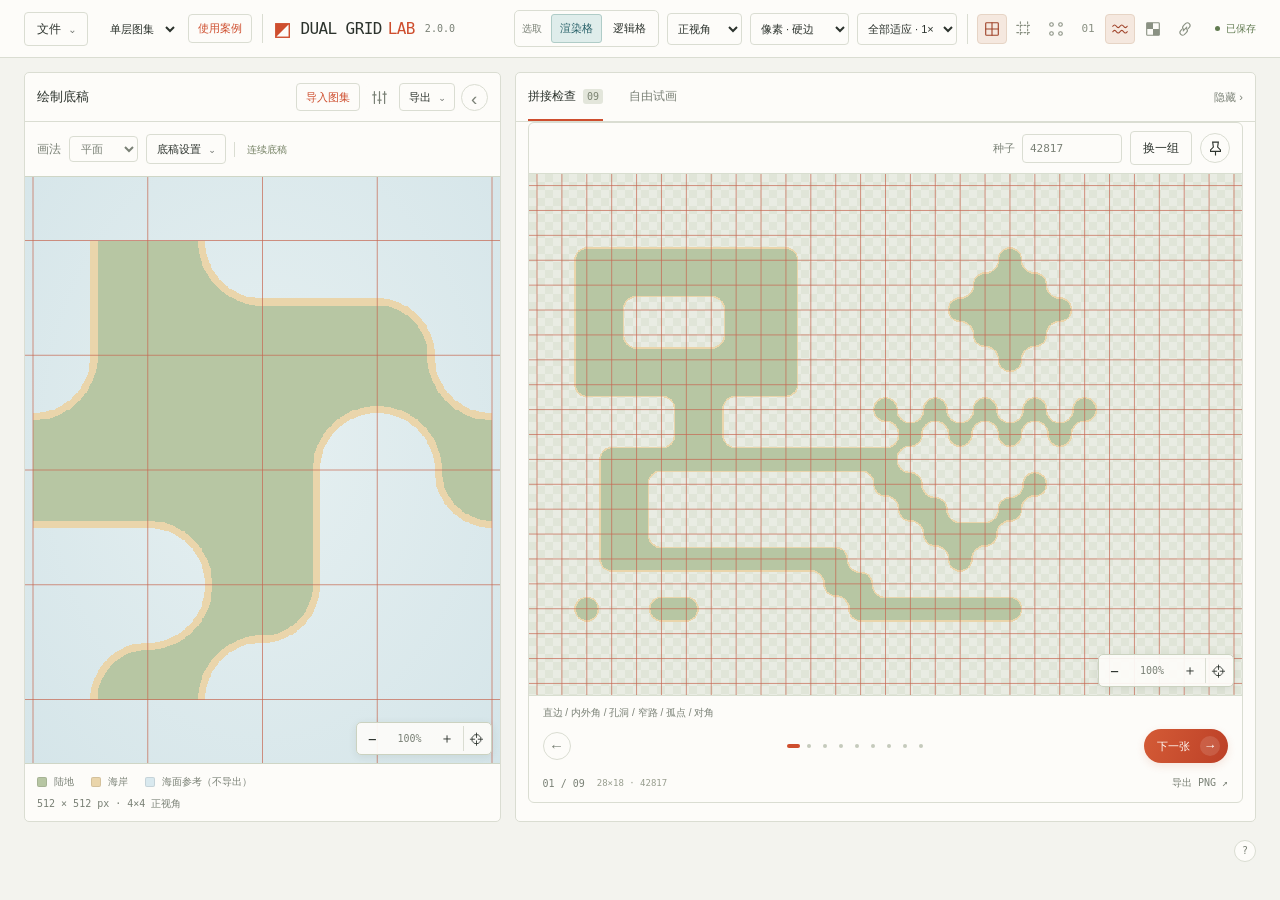
==== commit 7c2df1cd: "feat: add layered Terraria examples and preserve case workflow" ====
--- a/index.html
+++ b/index.html
@@ -25,6 +25,7 @@
       </details>
       <input id="session-file" type="file" accept=".json,application/json" hidden>
       <select id="workflow" class="workflow-select" aria-label="绘制流程"><option value="single">单层图集</option><option value="floor">分层模板</option></select>
+      <button id="examples-open" class="button examples-open" type="button" aria-haspopup="dialog" aria-controls="examples-panel">使用案例</button>
       <div class="brand"><span class="brand-mark" aria-hidden="true">◩</span>DUAL GRID <b>LAB</b><span class="version">2.0.0</span></div>
     </div>
     <div class="header-actions">
@@ -196,6 +197,40 @@
     </footer>
     <p id="notice" class="notice" role="status" aria-live="polite"></p>
   </main>
+  <dialog id="examples-panel" aria-labelledby="examples-title">
+    <div class="dialog-head"><h2 id="examples-title">使用案例</h2><button id="examples-close" class="text-button" type="button" aria-label="关闭使用案例">关闭 ×</button></div>
+    <div class="examples-body">
+      <p class="examples-intro">先看拼接效果，再换成自己的素材。内置案例在新窗口打开，工作状态单独保存。</p>
+      <div id="examples-list" class="examples-list">
+        <article class="example-card reference-example">
+          <div><span class="example-tag">Open-Terraria · 3层 · 7套图集</span><h3>草地与泥土</h3><p>原图摘录：透明草皮、泥土地形、泥土背景墙。自动整理16态与纹理变体。</p><a class="button" data-example="terraria-surface" target="_blank" rel="noopener">打开地表案例 ↗</a></div>
+        </article>
+        <article class="example-card reference-example">
+          <div><span class="example-tag">Open-Terraria · 4层 · 10套图集</span><h3>地表与岩石洞穴</h3><p>增加独立岩石地层和石背景墙，各层可分别编辑占用、显隐与预览。</p><a class="button" data-example="terraria-cave" target="_blank" rel="noopener">打开洞穴案例 ↗</a></div>
+        </article>
+        <p class="example-source">参考素材首次打开需联网，载入后自动保存在当前浏览器。来源：<a href="https://github.com/SandboxWorldOnline/Open-Terraria/tree/c7663b9bc83b9f6dbacd240573c2b4b09f568da0" target="_blank" rel="noopener">Open-Terraria · c7663b9</a>。图像权利归 Re-Logic，不包含在本工具MIT许可内。案例为16态适配，不复刻原版全部选帧、材质融合或墙外扩规则。</p>
+        <article class="example-card">
+          <canvas id="example-layers-preview" aria-label="原创分层案例预览"></canvas>
+          <div><span class="example-tag">原创 · 16 px</span><h3>泥土、草皮与背景墙</h3><p>分开查看三个图层，检查洞穴、边缘与草皮覆盖。</p><a class="button" data-example="layers" target="_blank" rel="noopener">打开分层案例 ↗</a></div>
+        </article>
+        <article class="example-card">
+          <canvas id="example-variants-preview" aria-label="原创纹理变体案例预览"></canvas>
+          <div><span class="example-tag">原创 · 分层 · 3 套变体</span><h3>同一地形，不同纹理</h3><p>保留草皮与背景墙，切换地形变体或稳定混用，观察重复纹理和接缝。</p><a class="button" data-example="variants" target="_blank" rel="noopener">打开分层变体案例 ↗</a></div>
+        </article>
+      </div>
+      <section class="example-import" aria-labelledby="example-import-title">
+        <h3 id="example-import-title">导入自己的素材 / 本地案例</h3>
+        <p>分层案例：选择包含分层素材的页面备份 JSON，一次恢复图层与场景，保持分层模式。载入前会自动下载当前工作备份；普通备份仍可从「文件」载入。</p>
+        <button id="example-import" class="button" type="button">导入案例 JSON…</button>
+        <details><summary>泰拉瑞亚素材怎么导入？</summary><ol>
+          <li>先把原始素材整理成完整16态图集。原版大图的帧排布不能直接当作4×4使用，也不能用游戏截图代替图集。</li>
+          <li>切到「分层模板」，在目标层点＋或拖入PNG：泥土放地形层，透明草皮放草皮层，背景墙放墙层。同层可多选纹理变体。</li>
+          <li>点「切分与映射」核对排版。默认每格16 px；其他尺寸先在图层设置中调整。64×64图集选4×4、边距0、间距0，状态排版须与素材一致。</li>
+          <li>在右侧检查拼接，或切到「自由试画」。用图层的预览按钮单独检查各层。</li>
+        </ol><p>原创案例可离线打开；Open-Terraria案例首次需联网载入参考素材，也可从本地导入自己的图集。这里的16态拼接与原版自动选帧规则有差异。</p></details>
+      </section>
+    </div>
+  </dialog>
   <dialog id="source-panel" aria-labelledby="source-title">
     <div class="dialog-head"><h2 id="source-title">图集设置</h2><button id="source-close" class="text-button" aria-label="关闭图集设置">关闭 ×</button></div>
     <div class="source-body">
@@ -253,6 +288,8 @@
   <script src="floor-ui.js"></script>
   <script src="session-codec.js"></script>
   <script src="session.js"></script>
+  <script src="terraria-example.js"></script>
+  <script src="examples.js"></script>
   <script src="app.js"></script>
 </body>
 </html>
--- a/styles.css
+++ b/styles.css
@@ -359,6 +359,34 @@
 .corner-dots i:nth-child(3) { bottom: 0; left: 0; }
 .corner-dots i:nth-child(4) { bottom: 0; right: 0; }
 .hint { color: var(--muted); font-size: 11px; margin-bottom: 0; }
+.examples-open { padding: 5px 9px; min-height: 29px; font-size: 11px; color: var(--accent); }
+#examples-panel { width: min(720px, calc(100vw - 24px)); }
+.examples-body { padding: 18px; overflow-y: auto; }
+.examples-intro { margin: 0 0 16px; color: var(--muted); }
+.examples-list { display: grid; grid-template-columns: repeat(2, minmax(0, 1fr)); gap: 14px; }
+.example-card { min-width: 0; overflow: hidden; border: 1px solid var(--line); border-radius: 6px; }
+.example-card > canvas { width: 100%; height: 150px; object-fit: contain; background: #e9e9e1; image-rendering: pixelated; }
+.example-card > div { padding: 14px; }
+.example-card h3, .example-import h3 { margin: 5px 0 8px; font-size: 14px; font-weight: 500; }
+.example-card p { margin: 0 0 12px; color: var(--muted); }
+.example-tag { font-size: 10px; color: var(--accent); }
+.reference-example { background: var(--soft); }
+.example-source { grid-column: 1 / -1; margin: 0; color: var(--muted); font-size: 11px; line-height: 1.8; }
+.example-source a { color: var(--accent); }
+body.example-loading::after { content: "正在载入案例素材…"; position: fixed; inset: 0; z-index: 1000; display: grid; place-items: center; background: #f3f3eef0; color: var(--ink); font-size: 14px; }
+.example-card a { color: var(--ink); text-decoration: none; }
+.local-example { grid-column: 1 / -1; background: var(--soft); }
+.example-import { margin-top: 18px; padding-top: 14px; border-top: 1px solid var(--line); }
+.example-import p, .example-import li { color: var(--muted); line-height: 1.8; }
+.example-import details { margin-top: 16px; }
+.example-import summary { color: var(--accent); }
+.example-import ol { padding-left: 20px; }
+.example-import li + li { margin-top: 8px; }
+@media (max-width: 540px) {
+  .examples-list { grid-template-columns: minmax(0, 1fr); }
+  .examples-body { padding: 12px; }
+  .example-card > canvas { height: 120px; }
+}
 @media (max-width: 1250px) {
   .masthead { grid-template-columns: minmax(0, 1fr) auto; }
   .header-actions { grid-column: 1 / -1; grid-row: 2; justify-content: flex-start; }
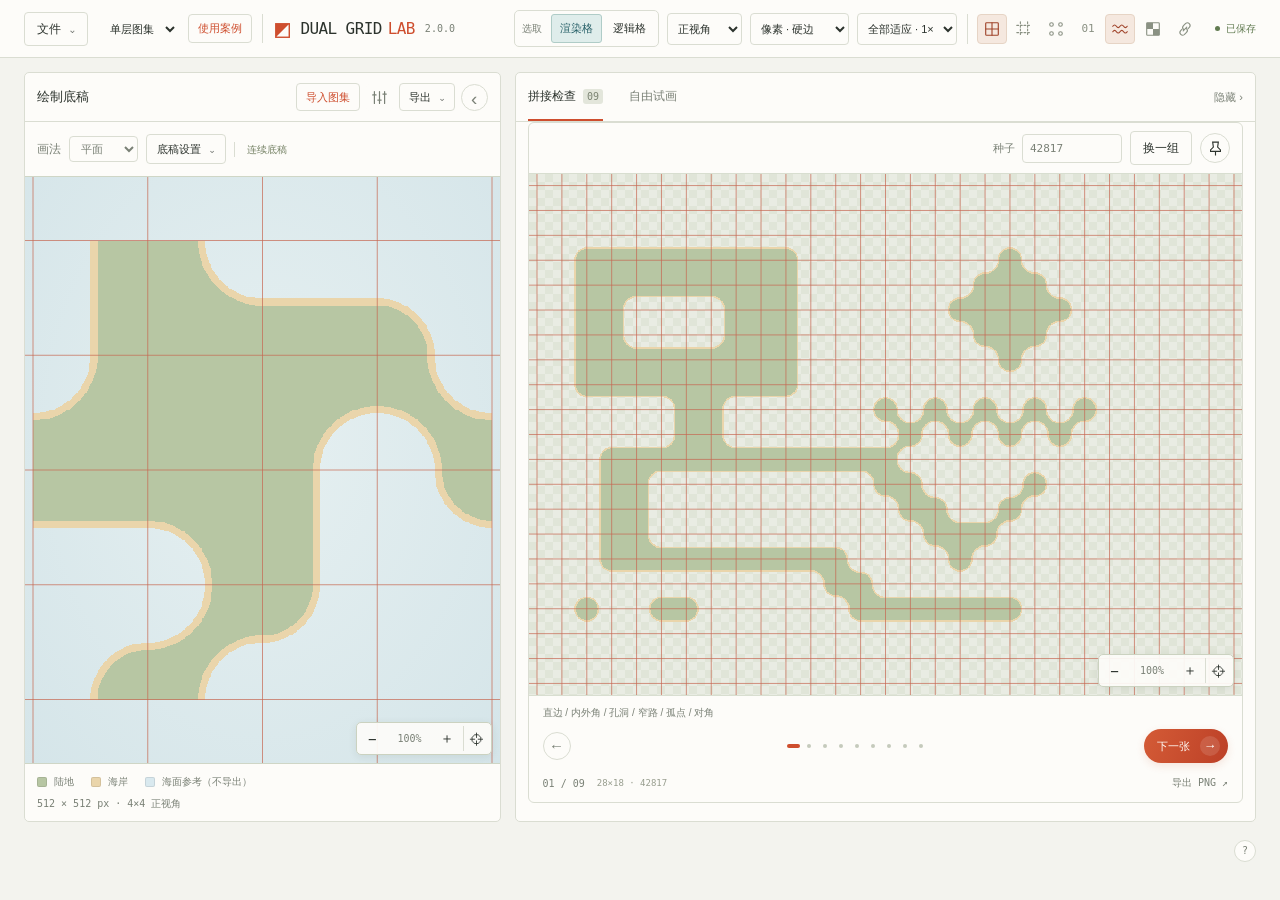
==== commit 1c47de58: "feat: support unbounded sparse painting with efficient undo Extend free painting with signed 32x32 s" ====
--- a/index.html
+++ b/index.html
@@ -159,7 +159,7 @@
     </section>
     <section id="paint-panel" role="tabpanel" aria-labelledby="paint-tab" hidden>
       <div class="context-bar paint-heading">
-        <span id="paint-hint" class="paint-hint">滚轮缩放 · 空格拖动 · Shift / 右键擦除</span>
+        <span id="paint-hint" class="paint-hint">自由延伸绘制 · 空格拖动 · Shift / 右键擦除</span>
         <div class="paint-actions"><button id="paint-pan" class="button" aria-pressed="false">移动</button><button id="paint-pick" class="button" aria-pressed="false" title="选取工具：左键只选中，不绘制；选取对象在顶栏切换">选取</button><button id="paint-mode" class="button" aria-pressed="true">模式：绘制</button><button id="undo" class="button">撤销</button><button id="clear" class="button">清空</button><button id="paint-export" class="button">导出 PNG</button></div>
       </div>
       <div class="paint-wrap preview-surface"><canvas id="paint-canvas" aria-label="自由试画地形画布" tabindex="0"></canvas></div>
@@ -188,7 +188,7 @@
           <p>等距仅支持 2:1 地面，不支持高度或越界悬挑。输入类型与预览视角独立。</p>
           <p>顶栏「选取：渲染格／逻辑格」决定单击对象，辅助线开关不改变选取模式。悬停虚线预览，单击实线锁定，再点同位置、点画布信息的×或Esc取消。选逻辑格显示半格偏移主选区及周围4个渲染格；边界不环绕，素材外按0读取。淡色四分区只表示位置贡献，不要求素材按象限独立绘制。</p>
           <p>各画布左上角显示精简选格信息，悬停信息可查看完整素材来源；点×或Esc取消选区。右上角链条按钮开启跨画布关联：点击渲染格，在当前画布、底稿和其他可见画布标出同一图层的相同状态，不区分纹理变体；点击逻辑格，底稿标出周围四格的状态切片，场景匹配中心值及左上／右上／左下／右下四格的完整组合。覆盖层还匹配实际覆盖区；素材范围外不发起关联。固定预览其他图层时不跨层关联。关闭链条保留单点选取。图集设置中的切片追踪独立，取消追踪与取消选区互不影响。</p>
-          <p>自由试画默认绘制，需点「选取」才只选不画；再点返回原笔刷。移动／选取／绘制互斥，选取时拖动仍平移，不记录笔画或撤销。试画支持 Ctrl / Cmd + Z，最多撤销40步。顶栏用小圆点与文字显示自动保存结果；「文件」提供立即保存和完整备份导出／载入。清理浏览器数据、更换浏览器或入口路径前请导出备份。所有图像只在本地处理，选区叠层不进入PNG／SVG／绘制包。</p>
+          <p>自由试画可向四周延伸，支持负坐标与分散笔画，平移后继续绘制。默认绘制，需点「选取」才只选不画；再点返回原笔刷。移动／选取／绘制互斥，选取时拖动仍平移，不记录笔画或撤销。试画支持 Ctrl / Cmd + Z，最多撤销40步。PNG包含原始区域与可见图层的扩展笔画；超出16777216像素或单边32767px时会提示，请改用完整备份保留全部作品。顶栏用小圆点与文字显示自动保存结果；「文件」提供立即保存和完整备份导出／载入。清理浏览器数据、更换浏览器或入口路径前请导出备份。所有图像只在本地处理，选区叠层不进入PNG／SVG／绘制包。</p>
           <p>检查栏点击「下一张」翻页，圆点可直接跳转。钉住会新增一栏并保留当前组，浏览栏自动下一张；最多4个钉住栏，每栏仍可独立翻页。「换一组」随机生成新种子；手动输入种子后按Enter可重现该组。换一组不影响钉住栏；素材与显示设置同步更新，窄屏可横向滚动分栏。</p>
           <p>左侧底稿常驻，可收为窄栏。右侧拼接检查与自由试画互斥，可整体隐藏；点击窄栏恢复。收起不清空钉住、种子或笔画，至少保留一侧展开。窄屏两侧展开时上下排列。</p>
           <p>各画布视图独立；顶部缩放用于统一重置全部画布。试画默认左键绘制，点「移动」后左键平移，也可按住空格或使用中键临时平移。拖动不触发选格，翻检查图会自动回正。</p>
@@ -258,12 +258,14 @@
     </div>
   </dialog>
   <script src="core.js"></script>
+  <script src="sparse-grid.js"></script>
   <script src="cases.js"></script>
   <script src="geometry.js"></script>
   <script src="relief.js"></script>
   <script src="pixel-art.js"></script>
   <script src="pixel-guide.js"></script>
   <script src="render.js"></script>
+  <script src="sparse-render.js"></script>
   <script src="sampling.js"></script>
   <script src="viewport.js"></script>
   <script src="selection.js"></script>
